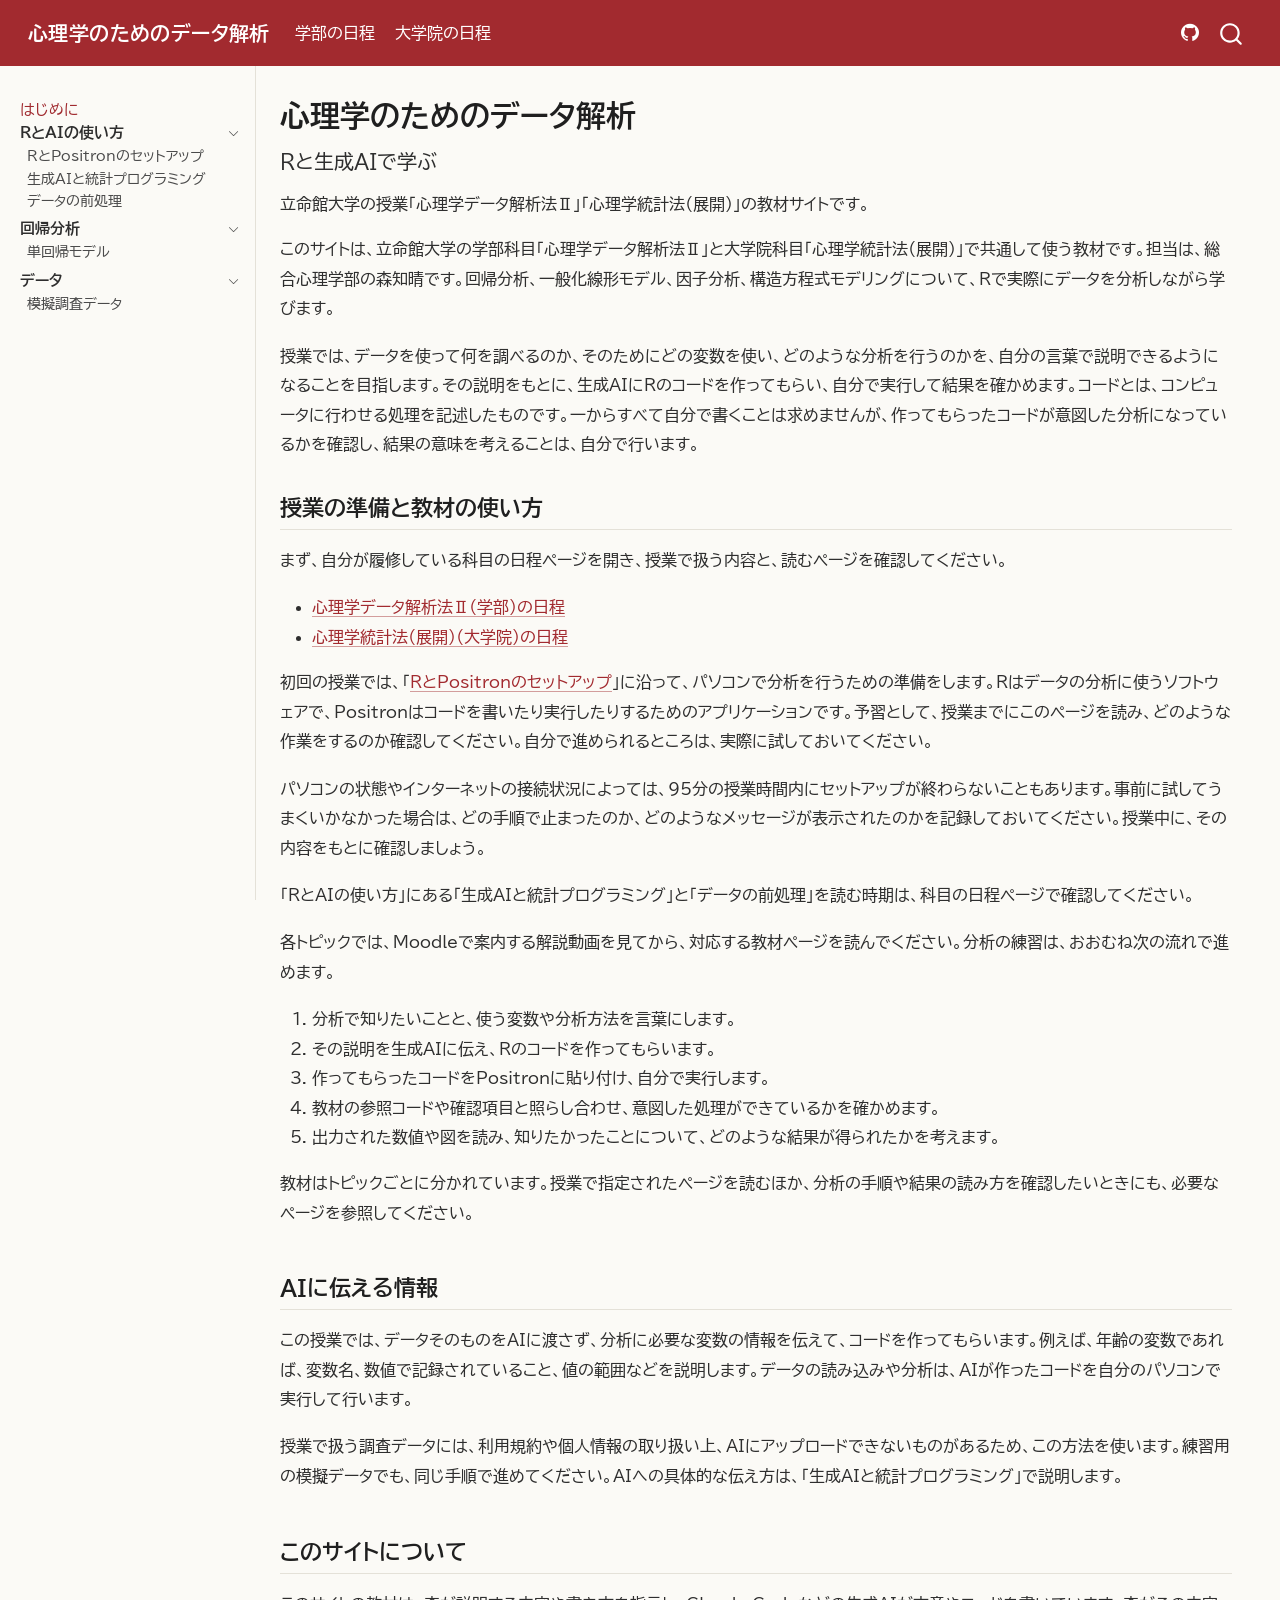
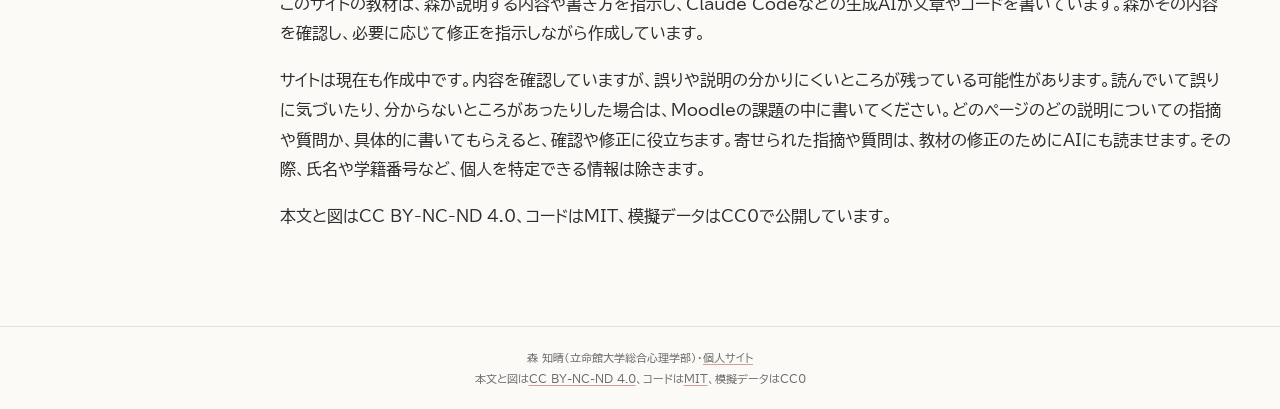
==== index.html @ 89356ec0 "Built site for gh-pages" ====
<!DOCTYPE html>
<html xmlns="http://www.w3.org/1999/xhtml" lang="ja" xml:lang="ja"><head>

<meta charset="utf-8">
<meta name="generator" content="quarto-1.10.19">

<meta name="viewport" content="width=device-width, initial-scale=1.0, user-scalable=yes">

<meta name="description" content="立命館大学の授業「心理学データ解析法Ⅱ」「心理学統計法（展開）」の教材サイトです。">

<title>心理学のためのデータ解析</title>
<style>
/* Default styles provided by pandoc.
** See https://pandoc.org/MANUAL.html#variables-for-html for config info.
*/
span.smallcaps{font-variant: small-caps;}
div.columns{display: flex; gap: 1.5em;}
div.column{flex: auto;}
@media screen {
div.columns{gap: min(4vw, 1.5em);}
div.column{overflow-x: auto;}
}
div.hanging-indent{margin-left: 1.5em; text-indent: -1.5em;}
ul.task-list{list-style: none;}
ul.task-list li input[type="checkbox"] {
  width: 0.8em;
  margin: 0 0.8em 0.2em -1em; /* quarto-specific, see https://github.com/quarto-dev/quarto-cli/issues/4556 */ 
  vertical-align: middle;
}
</style>


<script src="site_libs/quarto-nav/quarto-nav.js"></script>
<script src="site_libs/quarto-nav/headroom.min.js"></script>
<script src="site_libs/clipboard/clipboard.min.js"></script>
<script src="site_libs/quarto-search/autocomplete.umd.js"></script>
<script src="site_libs/quarto-search/fuse.min.js"></script>
<script src="site_libs/quarto-search/quarto-search.js"></script>
<meta name="quarto:offset" content="./">
<link href="./favicon.svg" rel="icon" type="image/svg+xml">
<script src="site_libs/quarto-html/quarto.js" type="module"></script>
<script src="site_libs/quarto-html/tabsets/tabsets.js" type="module"></script>
<script src="site_libs/quarto-html/popper.min.js"></script>
<script src="site_libs/quarto-html/tippy.umd.min.js"></script>
<script src="site_libs/quarto-html/anchor.min.js"></script>
<link href="site_libs/quarto-html/tippy.css" rel="stylesheet">
<link href="site_libs/quarto-html/quarto-syntax-highlighting-829c66e2d58e3334969a3acf65b19c8e.css" rel="stylesheet" id="quarto-text-highlighting-styles">
<script src="site_libs/bootstrap/bootstrap.min.js"></script>
<link href="site_libs/bootstrap/bootstrap-icons.css" rel="stylesheet">
<link href="site_libs/bootstrap/bootstrap-a3ca8784952d64c25a62024fbd29bae1.min.css" rel="stylesheet" append-hash="true" id="quarto-bootstrap" data-mode="light">
<script id="quarto-search-options" type="application/json">{
  "location": "navbar",
  "copy-button": false,
  "collapse-after": 3,
  "panel-placement": "end",
  "type": "overlay",
  "limit": 50,
  "keyboard-shortcut": [
    "f",
    "/",
    "s"
  ],
  "language": {
    "search-no-results-text": "一致なし",
    "search-matching-documents-text": "一致した文書",
    "search-copy-link-title": "検索へのリンクをコピー",
    "search-hide-matches-text": "追加の検索結果を非表示",
    "search-more-match-text": "追加の検索結果",
    "search-more-matches-text": "追加の検索結果",
    "search-clear-button-title": "消去",
    "search-text-placeholder": "",
    "search-detached-cancel-button-title": "取消",
    "search-submit-button-title": "検索",
    "search-label": "サーチ"
  }
}</script>
<link rel="preconnect" href="https://fonts.googleapis.com">
<link rel="preconnect" href="https://fonts.gstatic.com" crossorigin="">
<link href="https://fonts.googleapis.com/css2?family=BIZ+UDPGothic:wght@400;700&amp;family=BIZ+UDGothic:wght@400;700&amp;family=Source+Code+Pro:wght@400;600&amp;display=swap" rel="stylesheet">
<script>
  // 印刷時に、畳んである参照コードを開いた状態にする
  window.addEventListener("beforeprint", function () {
    document.querySelectorAll("details").forEach(function (d) { d.open = true; });
  });
</script>


<meta property="og:title" content="心理学のためのデータ解析">
<meta property="og:description" content="立命館大学の授業「心理学データ解析法Ⅱ」「心理学統計法（展開）」の教材サイトです。">
<meta property="og:site_name" content="心理学のためのデータ解析">
</head>

<body class="nav-sidebar docked nav-fixed fullcontent quarto-light">

<div id="quarto-search-results"></div>
  <header id="quarto-header" class="headroom fixed-top">
    <nav class="navbar navbar-expand-lg " data-bs-theme="dark">
      <div class="navbar-container container-fluid">
      <div class="navbar-brand-container mx-auto">
    <a class="navbar-brand" href="./index.html">
    <span class="navbar-title">心理学のためのデータ解析</span>
    </a>
  </div>
            <div id="quarto-search" class="" title="サーチ"></div>
          <button class="navbar-toggler" type="button" data-bs-toggle="collapse" data-bs-target="#navbarCollapse" aria-controls="navbarCollapse" role="menu" aria-expanded="false" aria-label="ナビゲーションを切り替える" onclick="if (window.quartoToggleHeadroom) { window.quartoToggleHeadroom(); }">
  <span class="navbar-toggler-icon"></span>
</button>
          <div class="collapse navbar-collapse" id="navbarCollapse">
            <ul class="navbar-nav navbar-nav-scroll me-auto">
  <li class="nav-item">
    <a class="nav-link" href="./courses/undergraduate-schedule.html"> 
<span class="menu-text">学部の日程</span></a>
  </li>  
  <li class="nav-item">
    <a class="nav-link" href="./courses/graduate-schedule.html"> 
<span class="menu-text">大学院の日程</span></a>
  </li>  
</ul>
            <ul class="navbar-nav navbar-nav-scroll ms-auto">
  <li class="nav-item compact">
    <a class="nav-link" href="https://github.com/tomoecon/psych-data-analysis"> <i class="bi bi-github" role="img" aria-label="GitHub">
</i> 
<span class="menu-text"></span></a>
  </li>  
</ul>
          </div> <!-- /navcollapse -->
            <div class="quarto-navbar-tools">
</div>
      </div> <!-- /container-fluid -->
    </nav>
  <nav class="quarto-secondary-nav">
    <div class="container-fluid d-flex">
      <button type="button" class="quarto-btn-toggle btn" data-bs-toggle="collapse" role="button" data-bs-target=".quarto-sidebar-collapse-item" aria-controls="quarto-sidebar" aria-expanded="false" aria-label="サイドバーを切り替える" onclick="if (window.quartoToggleHeadroom) { window.quartoToggleHeadroom(); }">
        <i class="bi bi-layout-text-sidebar-reverse"></i>
      </button>
        <nav class="quarto-page-breadcrumbs" aria-label="breadcrumb"><ol class="breadcrumb"><li class="breadcrumb-item"><a href="./index.html">はじめに</a></li></ol></nav>
        <a class="flex-grow-1" role="navigation" data-bs-toggle="collapse" data-bs-target=".quarto-sidebar-collapse-item" aria-controls="quarto-sidebar" aria-expanded="false" aria-label="サイドバーを切り替える" onclick="if (window.quartoToggleHeadroom) { window.quartoToggleHeadroom(); }">      
        </a>
    </div>
  </nav>
</header>
<!-- content -->
<div id="quarto-content" class="quarto-container page-columns page-rows-contents page-layout-article page-navbar">
<!-- sidebar -->
  <nav id="quarto-sidebar" class="sidebar collapse collapse-horizontal quarto-sidebar-collapse-item sidebar-navigation docked overflow-auto">
    <div class="sidebar-menu-container"> 
    <ul class="list-unstyled mt-1">
        <li class="sidebar-item">
  <div class="sidebar-item-container"> 
  <a href="./index.html" class="sidebar-item-text sidebar-link active">
 <span class="menu-text">はじめに</span></a>
  </div>
</li>
        <li class="sidebar-item sidebar-item-section">
      <div class="sidebar-item-container"> 
            <a class="sidebar-item-text sidebar-link text-start" data-bs-toggle="collapse" data-bs-target="#quarto-sidebar-section-1" role="navigation" aria-expanded="true">
 <span class="menu-text">RとAIの使い方</span></a>
          <a class="sidebar-item-toggle text-start" data-bs-toggle="collapse" data-bs-target="#quarto-sidebar-section-1" role="navigation" aria-expanded="true" aria-label="セクションを切り替え">
            <i class="bi bi-chevron-right ms-2"></i>
          </a> 
      </div>
      <ul id="quarto-sidebar-section-1" class="collapse list-unstyled sidebar-section depth1 show">  
          <li class="sidebar-item">
  <div class="sidebar-item-container"> 
  <a href="./start/positron-setup.html" class="sidebar-item-text sidebar-link">
 <span class="menu-text">RとPositronのセットアップ</span></a>
  </div>
</li>
          <li class="sidebar-item">
  <div class="sidebar-item-container"> 
  <a href="./start/generative-ai.html" class="sidebar-item-text sidebar-link">
 <span class="menu-text">生成AIと統計プログラミング</span></a>
  </div>
</li>
          <li class="sidebar-item">
  <div class="sidebar-item-container"> 
  <a href="./start/data-preprocessing.html" class="sidebar-item-text sidebar-link">
 <span class="menu-text">データの前処理</span></a>
  </div>
</li>
      </ul>
  </li>
        <li class="sidebar-item sidebar-item-section">
      <div class="sidebar-item-container"> 
            <a class="sidebar-item-text sidebar-link text-start" data-bs-toggle="collapse" data-bs-target="#quarto-sidebar-section-2" role="navigation" aria-expanded="true">
 <span class="menu-text">回帰分析</span></a>
          <a class="sidebar-item-toggle text-start" data-bs-toggle="collapse" data-bs-target="#quarto-sidebar-section-2" role="navigation" aria-expanded="true" aria-label="セクションを切り替え">
            <i class="bi bi-chevron-right ms-2"></i>
          </a> 
      </div>
      <ul id="quarto-sidebar-section-2" class="collapse list-unstyled sidebar-section depth1 show">  
          <li class="sidebar-item">
  <div class="sidebar-item-container"> 
  <a href="./regression/simple-regression.html" class="sidebar-item-text sidebar-link">
 <span class="menu-text">単回帰モデル</span></a>
  </div>
</li>
      </ul>
  </li>
        <li class="sidebar-item sidebar-item-section">
      <div class="sidebar-item-container"> 
            <a class="sidebar-item-text sidebar-link text-start" data-bs-toggle="collapse" data-bs-target="#quarto-sidebar-section-3" role="navigation" aria-expanded="true">
 <span class="menu-text">一般化線形モデル</span></a>
          <a class="sidebar-item-toggle text-start" data-bs-toggle="collapse" data-bs-target="#quarto-sidebar-section-3" role="navigation" aria-expanded="true" aria-label="セクションを切り替え">
            <i class="bi bi-chevron-right ms-2"></i>
          </a> 
      </div>
      <ul id="quarto-sidebar-section-3" class="collapse list-unstyled sidebar-section depth1 show">  
      </ul>
  </li>
        <li class="sidebar-item sidebar-item-section">
      <div class="sidebar-item-container"> 
            <a class="sidebar-item-text sidebar-link text-start" data-bs-toggle="collapse" data-bs-target="#quarto-sidebar-section-4" role="navigation" aria-expanded="true">
 <span class="menu-text">因子分析</span></a>
          <a class="sidebar-item-toggle text-start" data-bs-toggle="collapse" data-bs-target="#quarto-sidebar-section-4" role="navigation" aria-expanded="true" aria-label="セクションを切り替え">
            <i class="bi bi-chevron-right ms-2"></i>
          </a> 
      </div>
      <ul id="quarto-sidebar-section-4" class="collapse list-unstyled sidebar-section depth1 show">  
      </ul>
  </li>
        <li class="sidebar-item sidebar-item-section">
      <div class="sidebar-item-container"> 
            <a class="sidebar-item-text sidebar-link text-start" data-bs-toggle="collapse" data-bs-target="#quarto-sidebar-section-5" role="navigation" aria-expanded="true">
 <span class="menu-text">構造方程式モデリング</span></a>
          <a class="sidebar-item-toggle text-start" data-bs-toggle="collapse" data-bs-target="#quarto-sidebar-section-5" role="navigation" aria-expanded="true" aria-label="セクションを切り替え">
            <i class="bi bi-chevron-right ms-2"></i>
          </a> 
      </div>
      <ul id="quarto-sidebar-section-5" class="collapse list-unstyled sidebar-section depth1 show">  
      </ul>
  </li>
        <li class="sidebar-item sidebar-item-section">
      <div class="sidebar-item-container"> 
            <a class="sidebar-item-text sidebar-link text-start" data-bs-toggle="collapse" data-bs-target="#quarto-sidebar-section-6" role="navigation" aria-expanded="true">
 <span class="menu-text">発展</span></a>
          <a class="sidebar-item-toggle text-start" data-bs-toggle="collapse" data-bs-target="#quarto-sidebar-section-6" role="navigation" aria-expanded="true" aria-label="セクションを切り替え">
            <i class="bi bi-chevron-right ms-2"></i>
          </a> 
      </div>
      <ul id="quarto-sidebar-section-6" class="collapse list-unstyled sidebar-section depth1 show">  
      </ul>
  </li>
        <li class="sidebar-item sidebar-item-section">
      <div class="sidebar-item-container"> 
            <a class="sidebar-item-text sidebar-link text-start" data-bs-toggle="collapse" data-bs-target="#quarto-sidebar-section-7" role="navigation" aria-expanded="true">
 <span class="menu-text">データ</span></a>
          <a class="sidebar-item-toggle text-start" data-bs-toggle="collapse" data-bs-target="#quarto-sidebar-section-7" role="navigation" aria-expanded="true" aria-label="セクションを切り替え">
            <i class="bi bi-chevron-right ms-2"></i>
          </a> 
      </div>
      <ul id="quarto-sidebar-section-7" class="collapse list-unstyled sidebar-section depth1 show">  
          <li class="sidebar-item">
  <div class="sidebar-item-container"> 
  <a href="./data/mock-survey.html" class="sidebar-item-text sidebar-link">
 <span class="menu-text">模擬調査データ</span></a>
  </div>
</li>
      </ul>
  </li>
    </ul>
    </div>
</nav>
<div id="quarto-sidebar-glass" class="quarto-sidebar-collapse-item" data-bs-toggle="collapse" data-bs-target=".quarto-sidebar-collapse-item"></div>
<!-- margin-sidebar -->
    
<!-- main -->
<main class="content" id="quarto-document-content">

<header id="title-block-header" class="quarto-title-block default">
<div class="quarto-title">
<h1 class="title">心理学のためのデータ解析</h1>
<p class="subtitle lead">Rと生成AIで学ぶ</p>
</div>

<div>
  <div class="description">
    立命館大学の授業「心理学データ解析法Ⅱ」「心理学統計法（展開）」の教材サイトです。
  </div>
</div>


<div class="quarto-title-meta">

    
  
    <div>
    <div class="quarto-title-meta-heading">最終更新</div>
    <div class="quarto-title-meta-contents">
      <p class="date-modified">2026-09-25</p>
    </div>
  </div>
    
  </div>
  


</header>


<p>このサイトは、立命館大学の学部科目「心理学データ解析法Ⅱ」と大学院科目「心理学統計法（展開）」で共通して使う教材です。担当は、総合心理学部の森知晴です。回帰分析、一般化線形モデル、因子分析、構造方程式モデリングについて、Rで実際にデータを分析しながら学びます。</p>
<p>授業では、データを使って何を調べるのか、そのためにどの変数を使い、どのような分析を行うのかを、自分の言葉で説明できるようになることを目指します。その説明をもとに、生成AIにRのコードを作ってもらい、自分で実行して結果を確かめます。コードとは、コンピュータに行わせる処理を記述したものです。一からすべて自分で書くことは求めませんが、作ってもらったコードが意図した分析になっているかを確認し、結果の意味を考えることは、自分で行います。</p>
<section id="授業の準備と教材の使い方" class="level2">
<h2 class="anchored" data-anchor-id="授業の準備と教材の使い方">授業の準備と教材の使い方</h2>
<p>まず、自分が履修している科目の日程ページを開き、授業で扱う内容と、読むページを確認してください。</p>
<ul>
<li><a href="./courses/undergraduate-schedule.html">心理学データ解析法Ⅱ（学部）の日程</a></li>
<li><a href="./courses/graduate-schedule.html">心理学統計法（展開）（大学院）の日程</a></li>
</ul>
<p>初回の授業では、「<a href="./start/positron-setup.html">RとPositronのセットアップ</a>」に沿って、パソコンで分析を行うための準備をします。Rはデータの分析に使うソフトウェアで、Positronはコードを書いたり実行したりするためのアプリケーションです。予習として、授業までにこのページを読み、どのような作業をするのか確認してください。自分で進められるところは、実際に試しておいてください。</p>
<p>パソコンの状態やインターネットの接続状況によっては、95分の授業時間内にセットアップが終わらないこともあります。事前に試してうまくいかなかった場合は、どの手順で止まったのか、どのようなメッセージが表示されたのかを記録しておいてください。授業中に、その内容をもとに確認しましょう。</p>
<p>「RとAIの使い方」にある「生成AIと統計プログラミング」と「データの前処理」を読む時期は、科目の日程ページで確認してください。</p>
<p>各トピックでは、Moodleで案内する解説動画を見てから、対応する教材ページを読んでください。分析の練習は、おおむね次の流れで進めます。</p>
<ol type="1">
<li>分析で知りたいことと、使う変数や分析方法を言葉にします。</li>
<li>その説明を生成AIに伝え、Rのコードを作ってもらいます。</li>
<li>作ってもらったコードをPositronに貼り付け、自分で実行します。</li>
<li>教材の参照コードや確認項目と照らし合わせ、意図した処理ができているかを確かめます。</li>
<li>出力された数値や図を読み、知りたかったことについて、どのような結果が得られたかを考えます。</li>
</ol>
<p>教材はトピックごとに分かれています。授業で指定されたページを読むほか、分析の手順や結果の読み方を確認したいときにも、必要なページを参照してください。</p>
</section>
<section id="aiに伝える情報" class="level2">
<h2 class="anchored" data-anchor-id="aiに伝える情報">AIに伝える情報</h2>
<p>この授業では、データそのものをAIに渡さず、分析に必要な変数の情報を伝えて、コードを作ってもらいます。例えば、年齢の変数であれば、変数名、数値で記録されていること、値の範囲などを説明します。データの読み込みや分析は、AIが作ったコードを自分のパソコンで実行して行います。</p>
<p>授業で扱う調査データには、利用規約や個人情報の取り扱い上、AIにアップロードできないものがあるため、この方法を使います。練習用の模擬データでも、同じ手順で進めてください。AIへの具体的な伝え方は、「生成AIと統計プログラミング」で説明します。</p>
</section>
<section id="このサイトについて" class="level2">
<h2 class="anchored" data-anchor-id="このサイトについて">このサイトについて</h2>
<p>このサイトの教材は、森が説明する内容や書き方を指示し、Claude Codeなどの生成AIが文章やコードを書いています。森がその内容を確認し、必要に応じて修正を指示しながら作成しています。</p>
<p>サイトは現在も作成中です。内容を確認していますが、誤りや説明の分かりにくいところが残っている可能性があります。読んでいて誤りに気づいたり、分からないところがあったりした場合は、Moodleの課題の中に書いてください。どのページのどの説明についての指摘や質問か、具体的に書いてもらえると、確認や修正に役立ちます。寄せられた指摘や質問は、教材の修正のためにAIにも読ませます。その際、氏名や学籍番号など、個人を特定できる情報は除きます。</p>
<p>本文と図はCC BY-NC-ND 4.0、コードはMIT、模擬データはCC0で公開しています。</p>


</section>

</main> <!-- /main -->
<script id="quarto-html-after-body" type="application/javascript">
  window.document.addEventListener("DOMContentLoaded", function (event) {
    const icon = "";
    const anchorJS = new window.AnchorJS();
    anchorJS.options = {
      placement: 'right',
      icon: icon
    };
    anchorJS.add('.anchored');
    const isCodeAnnotation = (el) => {
      for (const clz of el.classList) {
        if (clz.startsWith('code-annotation-')) {                     
          return true;
        }
      }
      return false;
    }
    const onCopySuccess = function(e) {
      // button target
      const button = e.trigger;
      // don't keep focus
      button.blur();
      // flash "checked"
      button.classList.add('code-copy-button-checked');
      var currentTitle = button.getAttribute("title");
      button.setAttribute("title", "コピーしました");
      let tooltip;
      if (window.bootstrap) {
        button.setAttribute("data-bs-toggle", "tooltip");
        button.setAttribute("data-bs-placement", "left");
        button.setAttribute("data-bs-title", "コピーしました");
        tooltip = new bootstrap.Tooltip(button, 
          { trigger: "manual", 
            customClass: "code-copy-button-tooltip",
            offset: [0, -8]});
        tooltip.show();    
      }
      setTimeout(function() {
        if (tooltip) {
          tooltip.hide();
          button.removeAttribute("data-bs-title");
          button.removeAttribute("data-bs-toggle");
          button.removeAttribute("data-bs-placement");
        }
        button.setAttribute("title", currentTitle);
        button.classList.remove('code-copy-button-checked');
      }, 1000);
      // clear code selection
      e.clearSelection();
    }
    const getTextToCopy = function(trigger) {
      const outerScaffold = trigger.parentElement.cloneNode(true);
      const codeEl = outerScaffold.querySelector('code');
      for (const childEl of codeEl.children) {
        if (isCodeAnnotation(childEl)) {
          childEl.remove();
        }
      }
      return codeEl.innerText;
    }
    const clipboard = new window.ClipboardJS('.code-copy-button:not([data-in-quarto-modal])', {
      text: getTextToCopy
    });
    clipboard.on('success', onCopySuccess);
    if (window.document.getElementById('quarto-embedded-source-code-modal')) {
      const clipboardModal = new window.ClipboardJS('.code-copy-button[data-in-quarto-modal]', {
        text: getTextToCopy,
        container: window.document.getElementById('quarto-embedded-source-code-modal')
      });
      clipboardModal.on('success', onCopySuccess);
    }
      var localhostRegex = new RegExp(/^(?:http|https):\/\/localhost\:?[0-9]*\//);
      var mailtoRegex = new RegExp(/^mailto:/);
        var filterRegex = new RegExp("https:\/\/tomoecon\.github\.io\/psych-data-analysis\/");
      var isInternal = (href) => {
          return filterRegex.test(href) || localhostRegex.test(href) || mailtoRegex.test(href);
      }
      // Inspect non-navigation links and adorn them if external
     var links = window.document.querySelectorAll('a[href]:not(.nav-link):not(.navbar-brand):not(.toc-action):not(.sidebar-link):not(.sidebar-item-toggle):not(.pagination-link):not(.no-external):not([aria-hidden]):not(.dropdown-item):not(.quarto-navigation-tool):not(.about-link)');
      for (var i=0; i<links.length; i++) {
        const link = links[i];
        if (!isInternal(link.href)) {
          // undo the damage that might have been done by quarto-nav.js in the case of
          // links that we want to consider external
          if (link.dataset.originalHref !== undefined) {
            link.href = link.dataset.originalHref;
          }
        }
      }
    function tippyHover(el, contentFn, onTriggerFn, onUntriggerFn) {
      const config = {
        allowHTML: true,
        maxWidth: 500,
        delay: 100,
        arrow: false,
        appendTo: function(el) {
            return el.parentElement;
        },
        interactive: true,
        interactiveBorder: 10,
        theme: 'quarto',
        placement: 'bottom-start',
      };
      if (contentFn) {
        config.content = contentFn;
      }
      if (onTriggerFn) {
        config.onTrigger = onTriggerFn;
      }
      if (onUntriggerFn) {
        config.onUntrigger = onUntriggerFn;
      }
      window.tippy(el, config); 
    }
    const noterefs = window.document.querySelectorAll('a[role="doc-noteref"]');
    for (var i=0; i<noterefs.length; i++) {
      const ref = noterefs[i];
      tippyHover(ref, function() {
        // use id or data attribute instead here
        let href = ref.getAttribute('data-footnote-href') || ref.getAttribute('href');
        try { href = new URL(href).hash; } catch {}
        const id = href.replace(/^#\/?/, "");
        const note = window.document.getElementById(id);
        if (note) {
          return note.innerHTML;
        } else {
          return "";
        }
      });
    }
    const xrefs = window.document.querySelectorAll('a.quarto-xref');
    const processXRef = (id, note) => {
      // Strip column container classes
      const stripColumnClz = (el) => {
        el.classList.remove("page-full", "page-columns");
        if (el.children) {
          for (const child of el.children) {
            stripColumnClz(child);
          }
        }
      }
      stripColumnClz(note)
      if (id === null || id.startsWith('sec-')) {
        // Special case sections, only their first couple elements
        const container = document.createElement("div");
        if (note.children && note.children.length > 2) {
          container.appendChild(note.children[0].cloneNode(true));
          for (let i = 1; i < note.children.length; i++) {
            const child = note.children[i];
            if (child.tagName === "P" && child.innerText === "") {
              continue;
            } else {
              container.appendChild(child.cloneNode(true));
              break;
            }
          }
          if (window.Quarto?.typesetMath) {
            window.Quarto.typesetMath(container);
          }
          return container.innerHTML
        } else {
          if (window.Quarto?.typesetMath) {
            window.Quarto.typesetMath(note);
          }
          return note.innerHTML;
        }
      } else {
        // Remove any anchor links if they are present
        const anchorLink = note.querySelector('a.anchorjs-link');
        if (anchorLink) {
          anchorLink.remove();
        }
        if (window.Quarto?.typesetMath) {
          window.Quarto.typesetMath(note);
        }
        if (note.classList.contains("callout")) {
          return note.outerHTML;
        } else {
          return note.innerHTML;
        }
      }
    }
    for (var i=0; i<xrefs.length; i++) {
      const xref = xrefs[i];
      tippyHover(xref, undefined, function(instance) {
        instance.disable();
        let url = xref.getAttribute('href');
        let hash = undefined; 
        if (url.startsWith('#')) {
          hash = url;
        } else {
          try { hash = new URL(url).hash; } catch {}
        }
        if (hash) {
          const id = hash.replace(/^#\/?/, "");
          const note = window.document.getElementById(id);
          if (note !== null) {
            try {
              const html = processXRef(id, note.cloneNode(true));
              instance.setContent(html);
            } finally {
              instance.enable();
              instance.show();
            }
          } else {
            // See if we can fetch this
            fetch(url.split('#')[0])
            .then(res => res.text())
            .then(html => {
              const parser = new DOMParser();
              const htmlDoc = parser.parseFromString(html, "text/html");
              const note = htmlDoc.getElementById(id);
              if (note !== null) {
                const html = processXRef(id, note);
                instance.setContent(html);
              } 
            }).finally(() => {
              instance.enable();
              instance.show();
            });
          }
        } else {
          // See if we can fetch a full url (with no hash to target)
          // This is a special case and we should probably do some content thinning / targeting
          fetch(url)
          .then(res => res.text())
          .then(html => {
            const parser = new DOMParser();
            const htmlDoc = parser.parseFromString(html, "text/html");
            const note = htmlDoc.querySelector('main.content');
            if (note !== null) {
              // This should only happen for chapter cross references
              // (since there is no id in the URL)
              // remove the first header
              if (note.children.length > 0 && note.children[0].tagName === "HEADER") {
                note.children[0].remove();
              }
              const html = processXRef(null, note);
              instance.setContent(html);
            } 
          }).finally(() => {
            instance.enable();
            instance.show();
          });
        }
      }, function(instance) {
      });
    }
        let selectedAnnoteEl;
        const selectorForAnnotation = ( cell, annotation) => {
          let cellAttr = 'data-code-cell="' + cell + '"';
          let lineAttr = 'data-code-annotation="' +  annotation + '"';
          const selector = 'span[' + cellAttr + '][' + lineAttr + ']';
          return selector;
        }
        const selectCodeLines = (annoteEl) => {
          const doc = window.document;
          const targetCell = annoteEl.getAttribute("data-target-cell");
          const targetAnnotation = annoteEl.getAttribute("data-target-annotation");
          const annoteSpan = window.document.querySelector(selectorForAnnotation(targetCell, targetAnnotation));
          const lines = annoteSpan.getAttribute("data-code-lines").split(",");
          const lineIds = lines.map((line) => {
            return targetCell + "-" + line;
          })
          let top = null;
          let height = null;
          let parent = null;
          if (lineIds.length > 0) {
              //compute the position of the single el (top and bottom and make a div)
              const el = window.document.getElementById(lineIds[0]);
              top = el.offsetTop;
              height = el.offsetHeight;
              parent = el.parentElement.parentElement;
            if (lineIds.length > 1) {
              const lastEl = window.document.getElementById(lineIds[lineIds.length - 1]);
              const bottom = lastEl.offsetTop + lastEl.offsetHeight;
              height = bottom - top;
            }
            if (top !== null && height !== null && parent !== null) {
              // cook up a div (if necessary) and position it 
              let div = window.document.getElementById("code-annotation-line-highlight");
              if (div === null) {
                div = window.document.createElement("div");
                div.setAttribute("id", "code-annotation-line-highlight");
                div.style.position = 'absolute';
                parent.appendChild(div);
              }
              div.style.top = top - 2 + "px";
              div.style.height = height + 4 + "px";
              div.style.left = 0;
              let gutterDiv = window.document.getElementById("code-annotation-line-highlight-gutter");
              if (gutterDiv === null) {
                gutterDiv = window.document.createElement("div");
                gutterDiv.setAttribute("id", "code-annotation-line-highlight-gutter");
                gutterDiv.style.position = 'absolute';
                const codeCell = window.document.getElementById(targetCell);
                const gutter = codeCell.querySelector('.code-annotation-gutter');
                gutter.appendChild(gutterDiv);
              }
              gutterDiv.style.top = top - 2 + "px";
              gutterDiv.style.height = height + 4 + "px";
            }
            selectedAnnoteEl = annoteEl;
          }
        };
        const unselectCodeLines = () => {
          const elementsIds = ["code-annotation-line-highlight", "code-annotation-line-highlight-gutter"];
          elementsIds.forEach((elId) => {
            const div = window.document.getElementById(elId);
            if (div) {
              div.remove();
            }
          });
          selectedAnnoteEl = undefined;
        };
          // Handle positioning of the toggle
      window.addEventListener(
        "resize",
        throttle(() => {
          elRect = undefined;
          if (selectedAnnoteEl) {
            selectCodeLines(selectedAnnoteEl);
          }
        }, 10)
      );
      function throttle(fn, ms) {
      let throttle = false;
      let timer;
        return (...args) => {
          if(!throttle) { // first call gets through
              fn.apply(this, args);
              throttle = true;
          } else { // all the others get throttled
              if(timer) clearTimeout(timer); // cancel #2
              timer = setTimeout(() => {
                fn.apply(this, args);
                timer = throttle = false;
              }, ms);
          }
        };
      }
        // Attach click handler to the DT
        const annoteDls = window.document.querySelectorAll('dt[data-target-cell]');
        for (const annoteDlNode of annoteDls) {
          annoteDlNode.addEventListener('click', (event) => {
            const clickedEl = event.target;
            if (clickedEl !== selectedAnnoteEl) {
              unselectCodeLines();
              const activeEl = window.document.querySelector('dt[data-target-cell].code-annotation-active');
              if (activeEl) {
                activeEl.classList.remove('code-annotation-active');
              }
              selectCodeLines(clickedEl);
              clickedEl.classList.add('code-annotation-active');
            } else {
              // Unselect the line
              unselectCodeLines();
              clickedEl.classList.remove('code-annotation-active');
            }
          });
        }
    const findCites = (el) => {
      const parentEl = el.parentElement;
      if (parentEl) {
        const cites = parentEl.dataset.cites;
        if (cites) {
          return {
            el,
            cites: cites.split(' ')
          };
        } else {
          return findCites(el.parentElement)
        }
      } else {
        return undefined;
      }
    };
    var bibliorefs = window.document.querySelectorAll('a[role="doc-biblioref"]');
    for (var i=0; i<bibliorefs.length; i++) {
      const ref = bibliorefs[i];
      const citeInfo = findCites(ref);
      if (citeInfo) {
        tippyHover(citeInfo.el, function() {
          var popup = window.document.createElement('div');
          citeInfo.cites.forEach(function(cite) {
            var citeDiv = window.document.createElement('div');
            citeDiv.classList.add('hanging-indent');
            citeDiv.classList.add('csl-entry');
            var biblioDiv = window.document.getElementById('ref-' + cite);
            if (biblioDiv) {
              citeDiv.innerHTML = biblioDiv.innerHTML;
            }
            popup.appendChild(citeDiv);
          });
          return popup.innerHTML;
        });
      }
    }
  });
  </script>
</div> <!-- /content -->
<footer class="footer">
  <div class="nav-footer">
    <div class="nav-footer-left">
      &nbsp;
    </div>   
    <div class="nav-footer-center">
<p>森 知晴（立命館大学総合心理学部）・<a href="https://tomoecon.github.io/personal_website/">個人サイト</a><br> 本文と図は<a href="https://github.com/tomoecon/psych-data-analysis/blob/main/LICENSE">CC BY-NC-ND 4.0</a>、コードは<a href="https://github.com/tomoecon/psych-data-analysis/blob/main/LICENSE-CODE">MIT</a>、模擬データはCC0</p>
</div>
    <div class="nav-footer-right">
      &nbsp;
    </div>
  </div>
</footer>




</body></html>
---- site_libs/quarto-html/tippy.css ----
.tippy-box[data-animation=fade][data-state=hidden]{opacity:0}[data-tippy-root]{max-width:calc(100vw - 10px)}.tippy-box{position:relative;background-color:#333;color:#fff;border-radius:4px;font-size:14px;line-height:1.4;white-space:normal;outline:0;transition-property:transform,visibility,opacity}.tippy-box[data-placement^=top]>.tippy-arrow{bottom:0}.tippy-box[data-placement^=top]>.tippy-arrow:before{bottom:-7px;left:0;border-width:8px 8px 0;border-top-color:initial;transform-origin:center top}.tippy-box[data-placement^=bottom]>.tippy-arrow{top:0}.tippy-box[data-placement^=bottom]>.tippy-arrow:before{top:-7px;left:0;border-width:0 8px 8px;border-bottom-color:initial;transform-origin:center bottom}.tippy-box[data-placement^=left]>.tippy-arrow{right:0}.tippy-box[data-placement^=left]>.tippy-arrow:before{border-width:8px 0 8px 8px;border-left-color:initial;right:-7px;transform-origin:center left}.tippy-box[data-placement^=right]>.tippy-arrow{left:0}.tippy-box[data-placement^=right]>.tippy-arrow:before{left:-7px;border-width:8px 8px 8px 0;border-right-color:initial;transform-origin:center right}.tippy-box[data-inertia][data-state=visible]{transition-timing-function:cubic-bezier(.54,1.5,.38,1.11)}.tippy-arrow{width:16px;height:16px;color:#333}.tippy-arrow:before{content:"";position:absolute;border-color:transparent;border-style:solid}.tippy-content{position:relative;padding:5px 9px;z-index:1}
---- site_libs/quarto-html/quarto-syntax-highlighting-829c66e2d58e3334969a3acf65b19c8e.css ----
/* quarto syntax highlight colors */
:root {
  --quarto-hl-ot-color: #2E2E2E;
  --quarto-hl-at-color: #2E2E2E;
  --quarto-hl-ss-color: #5A7A3A;
  --quarto-hl-an-color: #7A7A7A;
  --quarto-hl-fu-color: #2A5A7A;
  --quarto-hl-st-color: #5A7A3A;
  --quarto-hl-cf-color: #3B4A6B;
  --quarto-hl-op-color: #5E5E5E;
  --quarto-hl-er-color: #7A5A2A;
  --quarto-hl-bn-color: #7A5A2A;
  --quarto-hl-al-color: #7A5A2A;
  --quarto-hl-va-color: #2E2E2E;
  --quarto-hl-bu-color: #2A5A7A;
  --quarto-hl-ex-color: #2A5A7A;
  --quarto-hl-pp-color: #3B4A6B;
  --quarto-hl-in-color: #7A7A7A;
  --quarto-hl-vs-color: #5A7A3A;
  --quarto-hl-wa-color: #7A5A2A;
  --quarto-hl-do-color: #7A7A7A;
  --quarto-hl-im-color: #3B4A6B;
  --quarto-hl-ch-color: #5A7A3A;
  --quarto-hl-dt-color: #3B4A6B;
  --quarto-hl-fl-color: #7A5A2A;
  --quarto-hl-co-color: #7A7A7A;
  --quarto-hl-cv-color: #7A7A7A;
  --quarto-hl-cn-color: #7A5A2A;
  --quarto-hl-sc-color: #5A7A3A;
  --quarto-hl-dv-color: #7A5A2A;
  --quarto-hl-kw-color: #3B4A6B;
  --quarto-hl-re-color: #7A7A7A;
}

/* other quarto variables */
:root {
  --quarto-font-monospace: "Source Code Pro", "BIZ UDGothic", Menlo, Consolas, monospace;
}

/* syntax highlight based on Pandoc's rules */
pre > code.sourceCode > span {
  color: #2E2E2E;
  font-style: inherit;
}

code.sourceCode > span {
  color: #2E2E2E;
  font-style: inherit;
}

div.sourceCode,
div.sourceCode pre.sourceCode {
  color: #2E2E2E;
  font-style: inherit;
}

/* Normal */
code span {
  color: #2E2E2E;
  font-style: inherit;
}

/* Alert */
code span.al {
  color: #7A5A2A;
  font-weight: bold;
  font-style: inherit;
}

/* Annotation */
code span.an {
  color: #7A7A7A;
  font-style: italic;
}

/* Attribute */
code span.at {
  color: #2E2E2E;
  font-style: inherit;
}

/* BaseN */
code span.bn {
  color: #7A5A2A;
  font-style: inherit;
}

/* BuiltIn */
code span.bu {
  color: #2A5A7A;
  font-style: inherit;
}

/* ControlFlow */
code span.cf {
  color: #3B4A6B;
  font-weight: bold;
  font-style: inherit;
}

/* Char */
code span.ch {
  color: #5A7A3A;
  font-style: inherit;
}

/* Constant */
code span.cn {
  color: #7A5A2A;
  font-style: inherit;
}

/* Comment */
code span.co {
  color: #7A7A7A;
  font-style: italic;
}

/* CommentVar */
code span.cv {
  color: #7A7A7A;
  font-style: italic;
}

/* Documentation */
code span.do {
  color: #7A7A7A;
  font-style: italic;
}

/* DataType */
code span.dt {
  color: #3B4A6B;
  font-style: inherit;
}

/* DecVal */
code span.dv {
  color: #7A5A2A;
  font-style: inherit;
}

/* Error */
code span.er {
  color: #7A5A2A;
  font-weight: bold;
  font-style: inherit;
}

/* Extension */
code span.ex {
  color: #2A5A7A;
  font-style: inherit;
}

/* Float */
code span.fl {
  color: #7A5A2A;
  font-style: inherit;
}

/* Function */
code span.fu {
  color: #2A5A7A;
  font-style: inherit;
}

/* Import */
code span.im {
  color: #3B4A6B;
  font-style: inherit;
}

/* Information */
code span.in {
  color: #7A7A7A;
  font-style: italic;
}

/* Keyword */
code span.kw {
  color: #3B4A6B;
  font-weight: bold;
  font-style: inherit;
}

/* Operator */
code span.op {
  color: #5E5E5E;
  font-style: inherit;
}

/* Other */
code span.ot {
  color: #2E2E2E;
  font-style: inherit;
}

/* Preprocessor */
code span.pp {
  color: #3B4A6B;
  font-style: inherit;
}

/* RegionMarker */
code span.re {
  color: #7A7A7A;
  font-style: inherit;
}

/* SpecialChar */
code span.sc {
  color: #5A7A3A;
  font-style: inherit;
}

/* SpecialString */
code span.ss {
  color: #5A7A3A;
  font-style: inherit;
}

/* String */
code span.st {
  color: #5A7A3A;
  font-style: inherit;
}

/* Variable */
code span.va {
  color: #2E2E2E;
  font-style: inherit;
}

/* VerbatimString */
code span.vs {
  color: #5A7A3A;
  font-style: inherit;
}

/* Warning */
code span.wa {
  color: #7A5A2A;
  font-style: italic;
}

.prevent-inlining {
  content: "</";
}

/*# sourceMappingURL=8ac4376e038a829919340cc613dc4713.css.map */
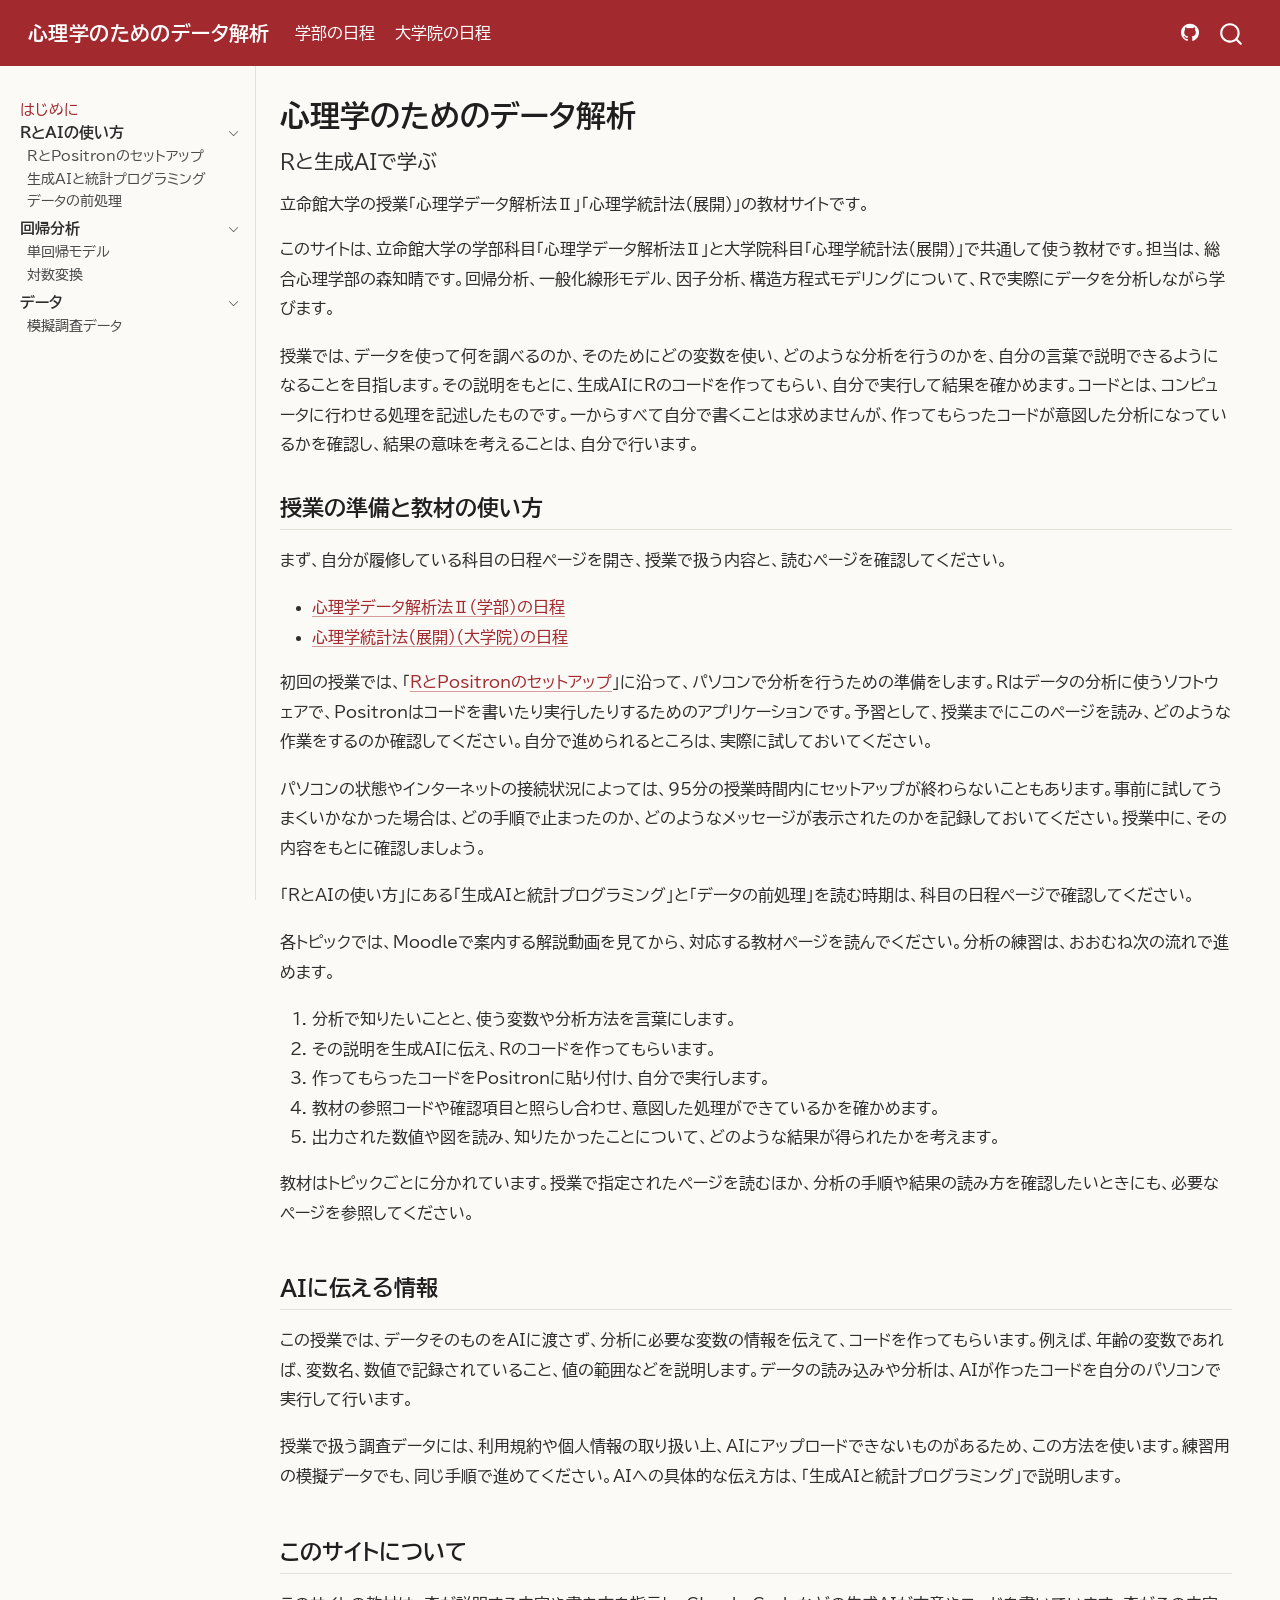
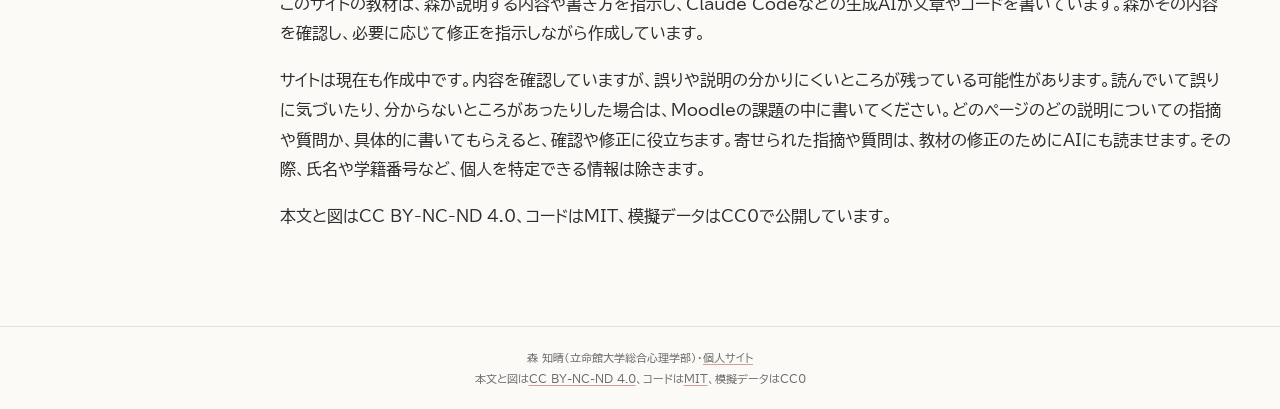
==== commit 900f8e26: "Built site for gh-pages" ====
--- a/index.html
+++ b/index.html
@@ -2,7 +2,7 @@
 <html xmlns="http://www.w3.org/1999/xhtml" lang="ja" xml:lang="ja"><head>
 
 <meta charset="utf-8">
-<meta name="generator" content="quarto-1.10.19">
+<meta name="generator" content="quarto-1.10.18">
 
 <meta name="viewport" content="width=device-width, initial-scale=1.0, user-scalable=yes">
 
@@ -44,7 +44,7 @@
 <script src="site_libs/quarto-html/tippy.umd.min.js"></script>
 <script src="site_libs/quarto-html/anchor.min.js"></script>
 <link href="site_libs/quarto-html/tippy.css" rel="stylesheet">
-<link href="site_libs/quarto-html/quarto-syntax-highlighting-829c66e2d58e3334969a3acf65b19c8e.css" rel="stylesheet" id="quarto-text-highlighting-styles">
+<link href="site_libs/quarto-html/quarto-syntax-highlighting-c0ad7fcb90fe790ba3962a27e7177440.css" rel="stylesheet" id="quarto-text-highlighting-styles">
 <script src="site_libs/bootstrap/bootstrap.min.js"></script>
 <link href="site_libs/bootstrap/bootstrap-icons.css" rel="stylesheet">
 <link href="site_libs/bootstrap/bootstrap-a3ca8784952d64c25a62024fbd29bae1.min.css" rel="stylesheet" append-hash="true" id="quarto-bootstrap" data-mode="light">
@@ -193,6 +193,12 @@
   <div class="sidebar-item-container"> 
   <a href="./regression/simple-regression.html" class="sidebar-item-text sidebar-link">
  <span class="menu-text">単回帰モデル</span></a>
+  </div>
+</li>
+          <li class="sidebar-item">
+  <div class="sidebar-item-container"> 
+  <a href="./regression/log-transform.html" class="sidebar-item-text sidebar-link">
+ <span class="menu-text">対数変換</span></a>
   </div>
 </li>
       </ul>
@@ -287,7 +293,7 @@
     <div>
     <div class="quarto-title-meta-heading">最終更新</div>
     <div class="quarto-title-meta-contents">
-      <p class="date-modified">2026-09-25</p>
+      <p class="date-modified">2026-10-02</p>
     </div>
   </div>
     
--- a/site_libs/quarto-html/quarto-syntax-highlighting-c0ad7fcb90fe790ba3962a27e7177440.css
+++ b/site_libs/quarto-html/quarto-syntax-highlighting-c0ad7fcb90fe790ba3962a27e7177440.css
@@ -0,0 +1,251 @@
+/* quarto syntax highlight colors */
+:root {
+  --quarto-hl-ot-color: #2E2E2E;
+  --quarto-hl-at-color: #2E2E2E;
+  --quarto-hl-ss-color: #5A7A3A;
+  --quarto-hl-an-color: #7A7A7A;
+  --quarto-hl-fu-color: #2A5A7A;
+  --quarto-hl-st-color: #5A7A3A;
+  --quarto-hl-cf-color: #3B4A6B;
+  --quarto-hl-op-color: #5E5E5E;
+  --quarto-hl-er-color: #7A5A2A;
+  --quarto-hl-bn-color: #7A5A2A;
+  --quarto-hl-al-color: #7A5A2A;
+  --quarto-hl-va-color: #2E2E2E;
+  --quarto-hl-bu-color: #2A5A7A;
+  --quarto-hl-ex-color: #2A5A7A;
+  --quarto-hl-pp-color: #3B4A6B;
+  --quarto-hl-in-color: #7A7A7A;
+  --quarto-hl-vs-color: #5A7A3A;
+  --quarto-hl-wa-color: #7A5A2A;
+  --quarto-hl-do-color: #7A7A7A;
+  --quarto-hl-im-color: #3B4A6B;
+  --quarto-hl-ch-color: #5A7A3A;
+  --quarto-hl-dt-color: #3B4A6B;
+  --quarto-hl-fl-color: #7A5A2A;
+  --quarto-hl-co-color: #7A7A7A;
+  --quarto-hl-cv-color: #7A7A7A;
+  --quarto-hl-cn-color: #7A5A2A;
+  --quarto-hl-sc-color: #5A7A3A;
+  --quarto-hl-dv-color: #7A5A2A;
+  --quarto-hl-kw-color: #3B4A6B;
+  --quarto-hl-re-color: #7A7A7A;
+}
+
+/* other quarto variables */
+:root {
+  --quarto-font-monospace: "Source Code Pro", "BIZ UDGothic", Menlo, Consolas, monospace;
+}
+
+/* syntax highlight based on Pandoc's rules */
+pre > code.sourceCode > span {
+  color: #2E2E2E;
+  font-style: inherit;
+}
+
+code.sourceCode > span {
+  color: #2E2E2E;
+  font-style: inherit;
+}
+
+div.sourceCode,
+div.sourceCode pre.sourceCode {
+  color: #2E2E2E;
+  font-style: inherit;
+}
+
+/* Normal */
+code span {
+  color: #2E2E2E;
+  font-style: inherit;
+}
+
+/* Alert */
+code span.al {
+  color: #7A5A2A;
+  font-weight: bold;
+  font-style: inherit;
+}
+
+/* Annotation */
+code span.an {
+  color: #7A7A7A;
+  font-style: italic;
+}
+
+/* Attribute */
+code span.at {
+  color: #2E2E2E;
+  font-style: inherit;
+}
+
+/* BaseN */
+code span.bn {
+  color: #7A5A2A;
+  font-style: inherit;
+}
+
+/* BuiltIn */
+code span.bu {
+  color: #2A5A7A;
+  font-style: inherit;
+}
+
+/* ControlFlow */
+code span.cf {
+  color: #3B4A6B;
+  font-weight: bold;
+  font-style: inherit;
+}
+
+/* Char */
+code span.ch {
+  color: #5A7A3A;
+  font-style: inherit;
+}
+
+/* Constant */
+code span.cn {
+  color: #7A5A2A;
+  font-style: inherit;
+}
+
+/* Comment */
+code span.co {
+  color: #7A7A7A;
+  font-style: italic;
+}
+
+/* CommentVar */
+code span.cv {
+  color: #7A7A7A;
+  font-style: italic;
+}
+
+/* Documentation */
+code span.do {
+  color: #7A7A7A;
+  font-style: italic;
+}
+
+/* DataType */
+code span.dt {
+  color: #3B4A6B;
+  font-style: inherit;
+}
+
+/* DecVal */
+code span.dv {
+  color: #7A5A2A;
+  font-style: inherit;
+}
+
+/* Error */
+code span.er {
+  color: #7A5A2A;
+  font-weight: bold;
+  font-style: inherit;
+}
+
+/* Extension */
+code span.ex {
+  color: #2A5A7A;
+  font-style: inherit;
+}
+
+/* Float */
+code span.fl {
+  color: #7A5A2A;
+  font-style: inherit;
+}
+
+/* Function */
+code span.fu {
+  color: #2A5A7A;
+  font-style: inherit;
+}
+
+/* Import */
+code span.im {
+  color: #3B4A6B;
+  font-style: inherit;
+}
+
+/* Information */
+code span.in {
+  color: #7A7A7A;
+  font-style: italic;
+}
+
+/* Keyword */
+code span.kw {
+  color: #3B4A6B;
+  font-weight: bold;
+  font-style: inherit;
+}
+
+/* Operator */
+code span.op {
+  color: #5E5E5E;
+  font-style: inherit;
+}
+
+/* Other */
+code span.ot {
+  color: #2E2E2E;
+  font-style: inherit;
+}
+
+/* Preprocessor */
+code span.pp {
+  color: #3B4A6B;
+  font-style: inherit;
+}
+
+/* RegionMarker */
+code span.re {
+  color: #7A7A7A;
+  font-style: inherit;
+}
+
+/* SpecialChar */
+code span.sc {
+  color: #5A7A3A;
+  font-style: inherit;
+}
+
+/* SpecialString */
+code span.ss {
+  color: #5A7A3A;
+  font-style: inherit;
+}
+
+/* String */
+code span.st {
+  color: #5A7A3A;
+  font-style: inherit;
+}
+
+/* Variable */
+code span.va {
+  color: #2E2E2E;
+  font-style: inherit;
+}
+
+/* VerbatimString */
+code span.vs {
+  color: #5A7A3A;
+  font-style: inherit;
+}
+
+/* Warning */
+code span.wa {
+  color: #7A5A2A;
+  font-style: italic;
+}
+
+.prevent-inlining {
+  content: "</";
+}
+
+/*# sourceMappingURL=8995a9e70ec19c6a28655b2c4b2e4ca8.css.map */
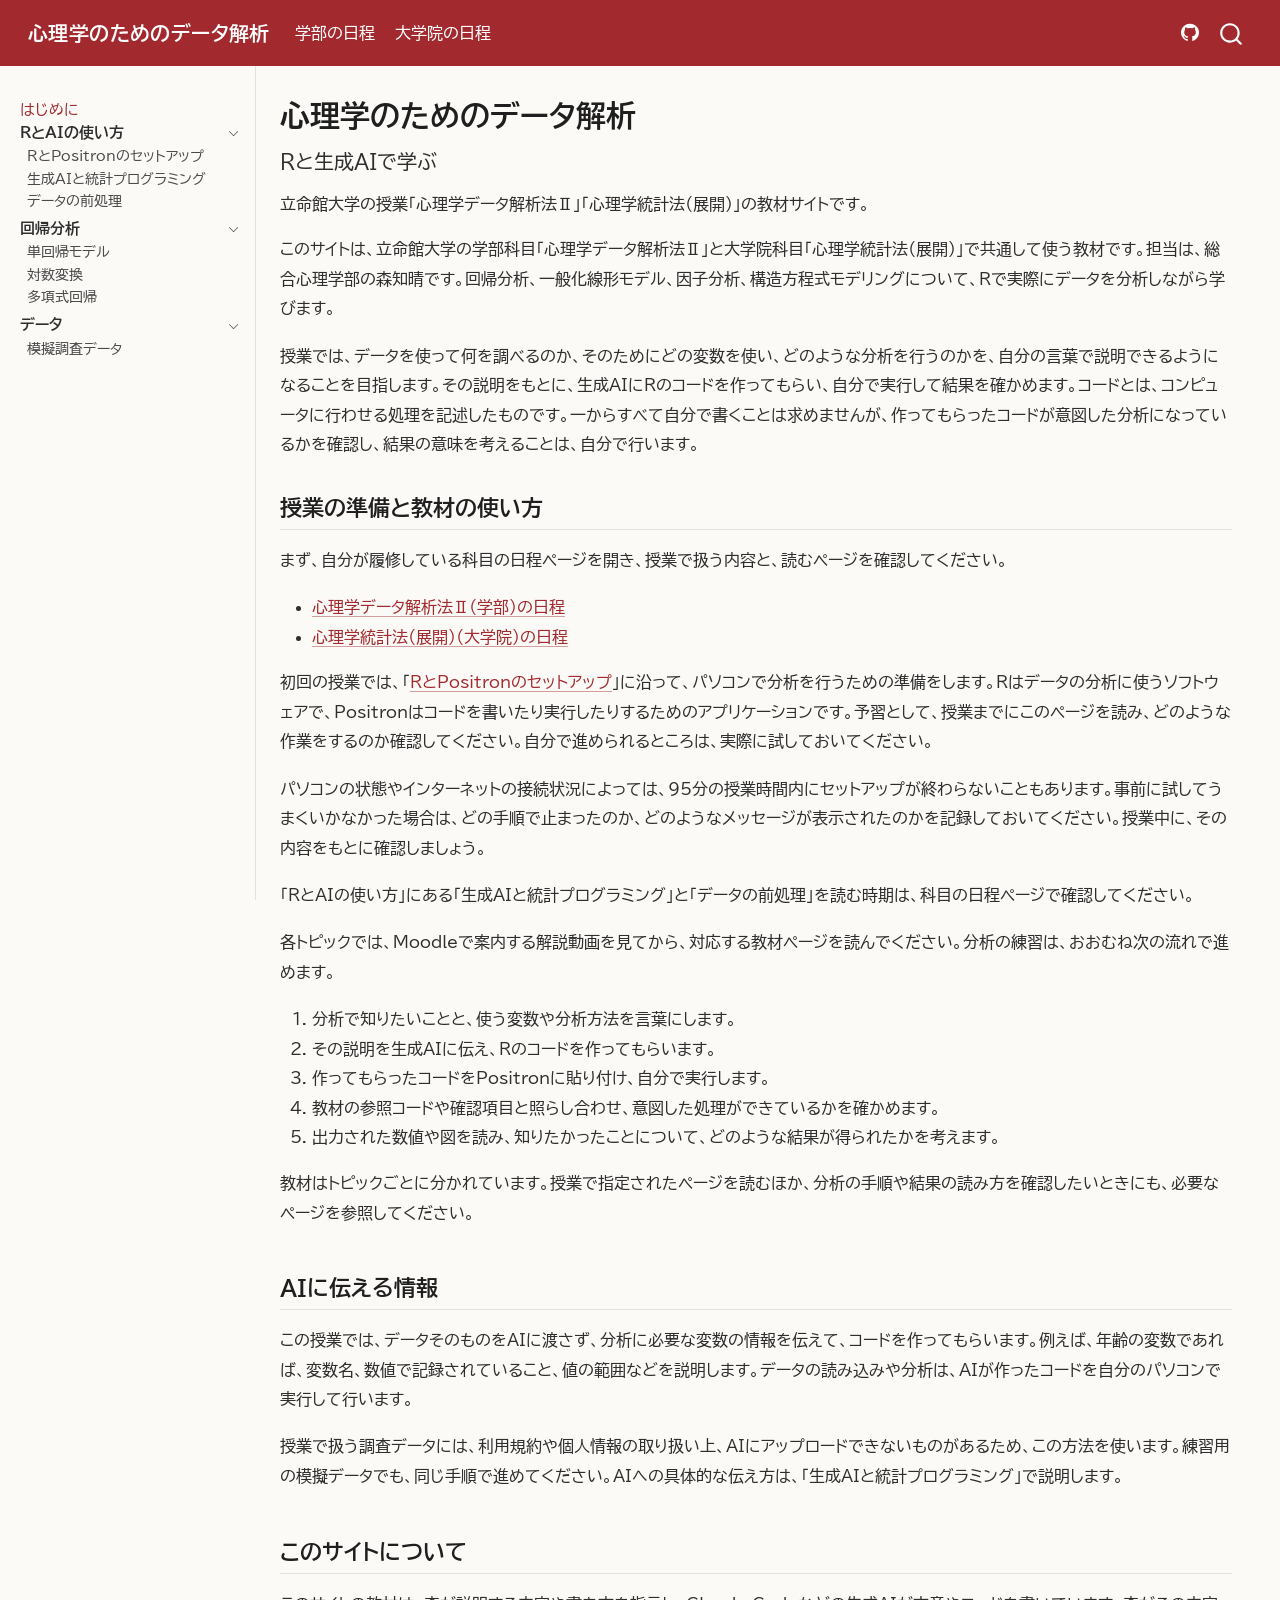
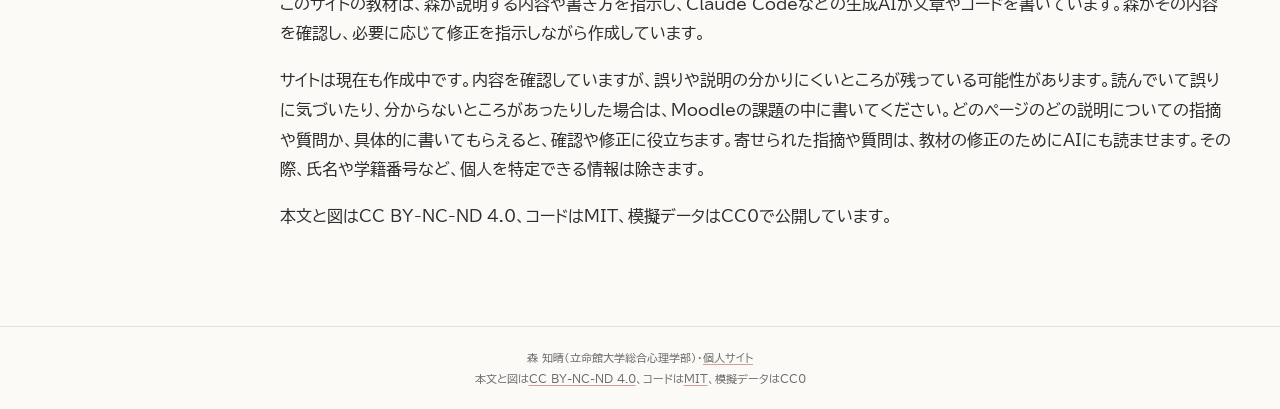
==== commit 3e0ab5af: "Built site for gh-pages" ====
--- a/index.html
+++ b/index.html
@@ -199,6 +199,12 @@
   <div class="sidebar-item-container"> 
   <a href="./regression/log-transform.html" class="sidebar-item-text sidebar-link">
  <span class="menu-text">対数変換</span></a>
+  </div>
+</li>
+          <li class="sidebar-item">
+  <div class="sidebar-item-container"> 
+  <a href="./regression/polynomial-regression.html" class="sidebar-item-text sidebar-link">
+ <span class="menu-text">多項式回帰</span></a>
   </div>
 </li>
       </ul>
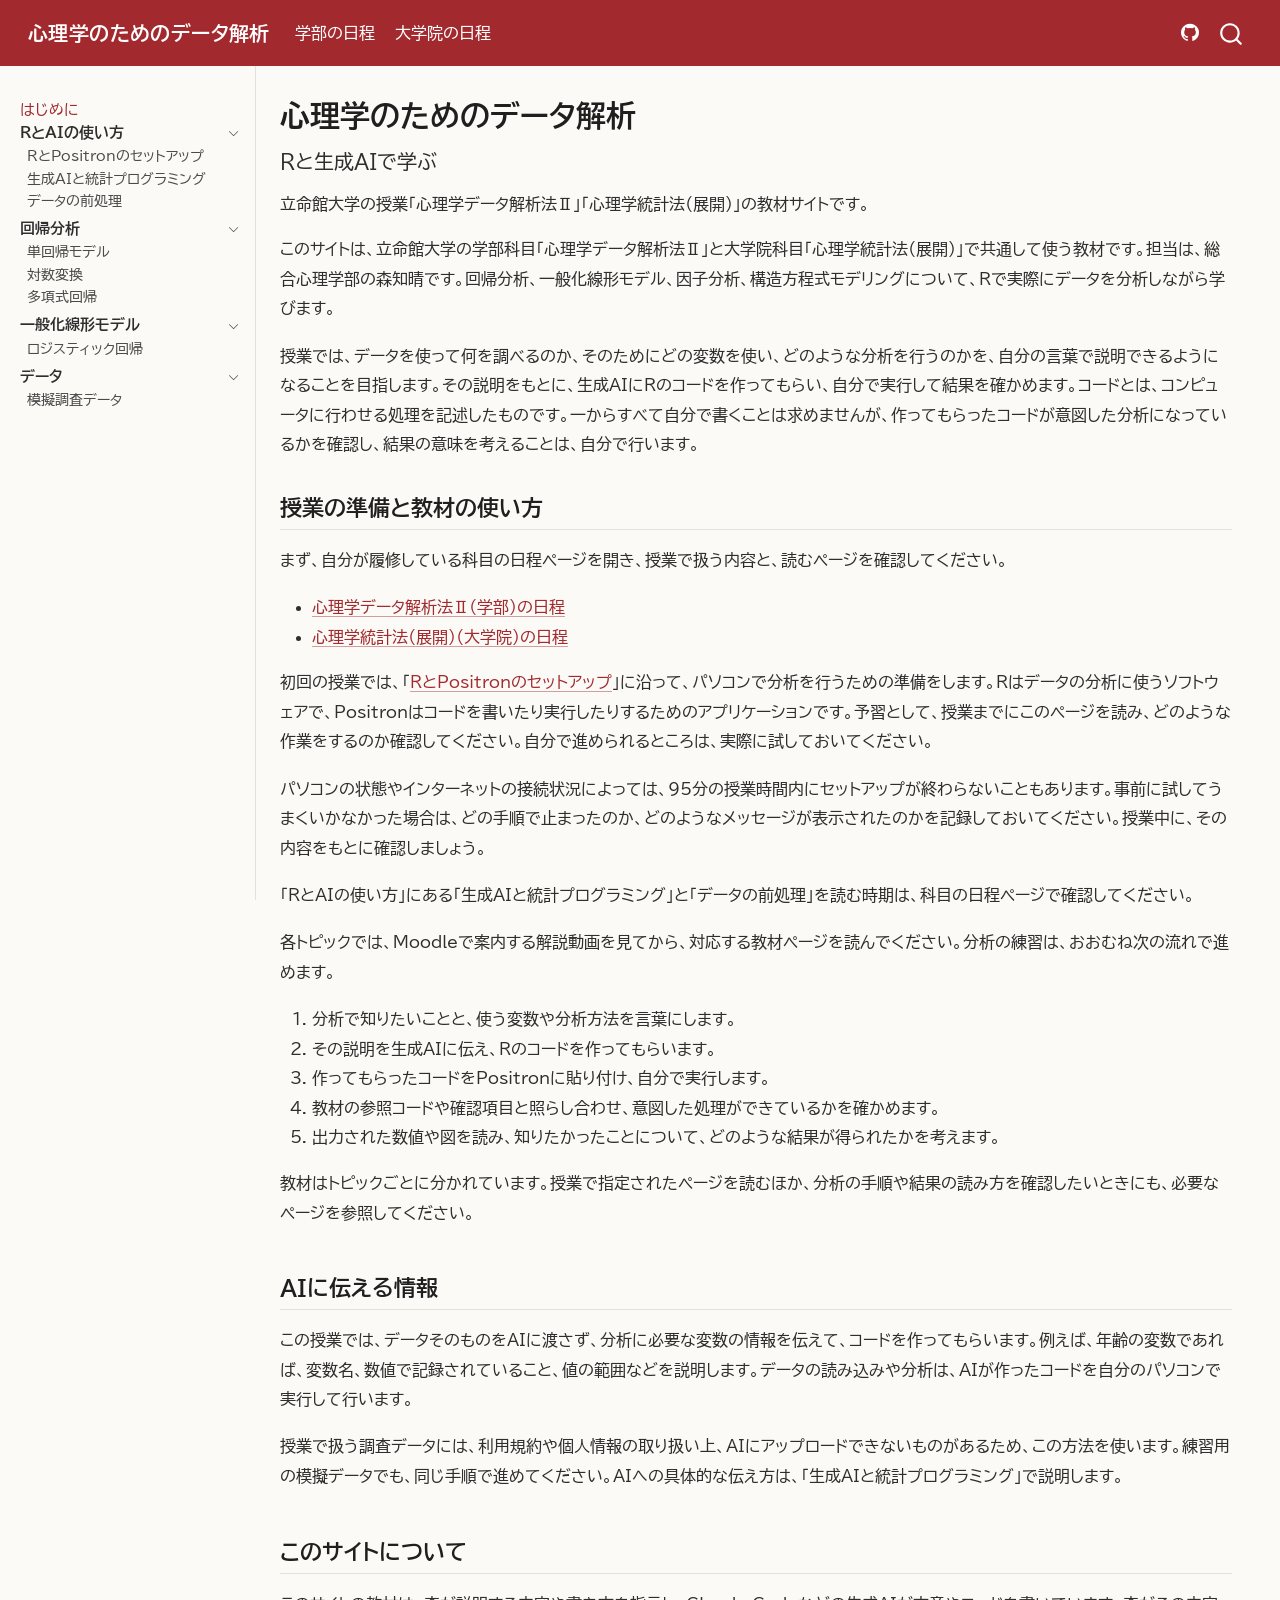
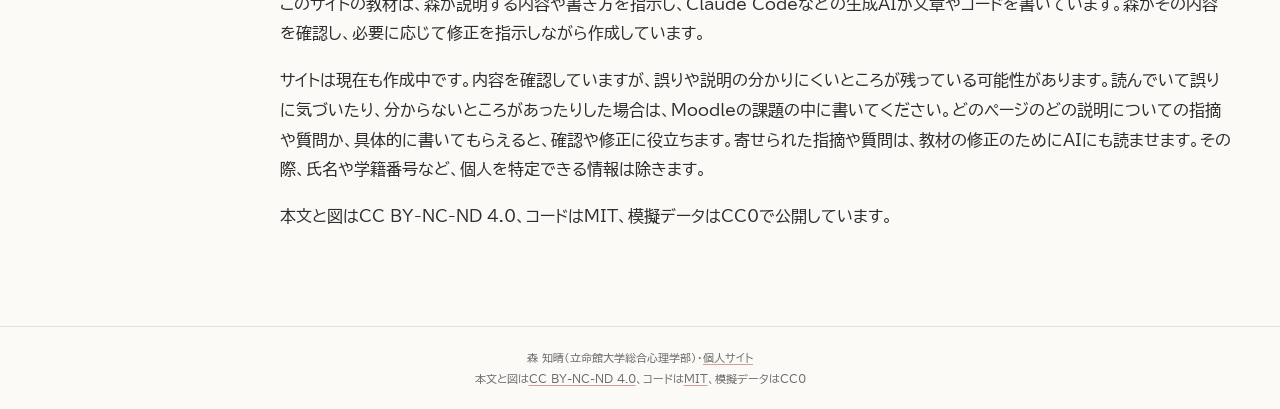
==== commit f43588b3: "Built site for gh-pages" ====
--- a/index.html
+++ b/index.html
@@ -47,7 +47,7 @@
 <link href="site_libs/quarto-html/quarto-syntax-highlighting-c0ad7fcb90fe790ba3962a27e7177440.css" rel="stylesheet" id="quarto-text-highlighting-styles">
 <script src="site_libs/bootstrap/bootstrap.min.js"></script>
 <link href="site_libs/bootstrap/bootstrap-icons.css" rel="stylesheet">
-<link href="site_libs/bootstrap/bootstrap-a3ca8784952d64c25a62024fbd29bae1.min.css" rel="stylesheet" append-hash="true" id="quarto-bootstrap" data-mode="light">
+<link href="site_libs/bootstrap/bootstrap-b9d8540a3d4716c6b0ae876267d762bb.min.css" rel="stylesheet" append-hash="true" id="quarto-bootstrap" data-mode="light">
 <script id="quarto-search-options" type="application/json">{
   "location": "navbar",
   "copy-button": false,
@@ -218,6 +218,12 @@
           </a> 
       </div>
       <ul id="quarto-sidebar-section-3" class="collapse list-unstyled sidebar-section depth1 show">  
+          <li class="sidebar-item">
+  <div class="sidebar-item-container"> 
+  <a href="./glm/logistic-regression.html" class="sidebar-item-text sidebar-link">
+ <span class="menu-text">ロジスティック回帰</span></a>
+  </div>
+</li>
       </ul>
   </li>
         <li class="sidebar-item sidebar-item-section">
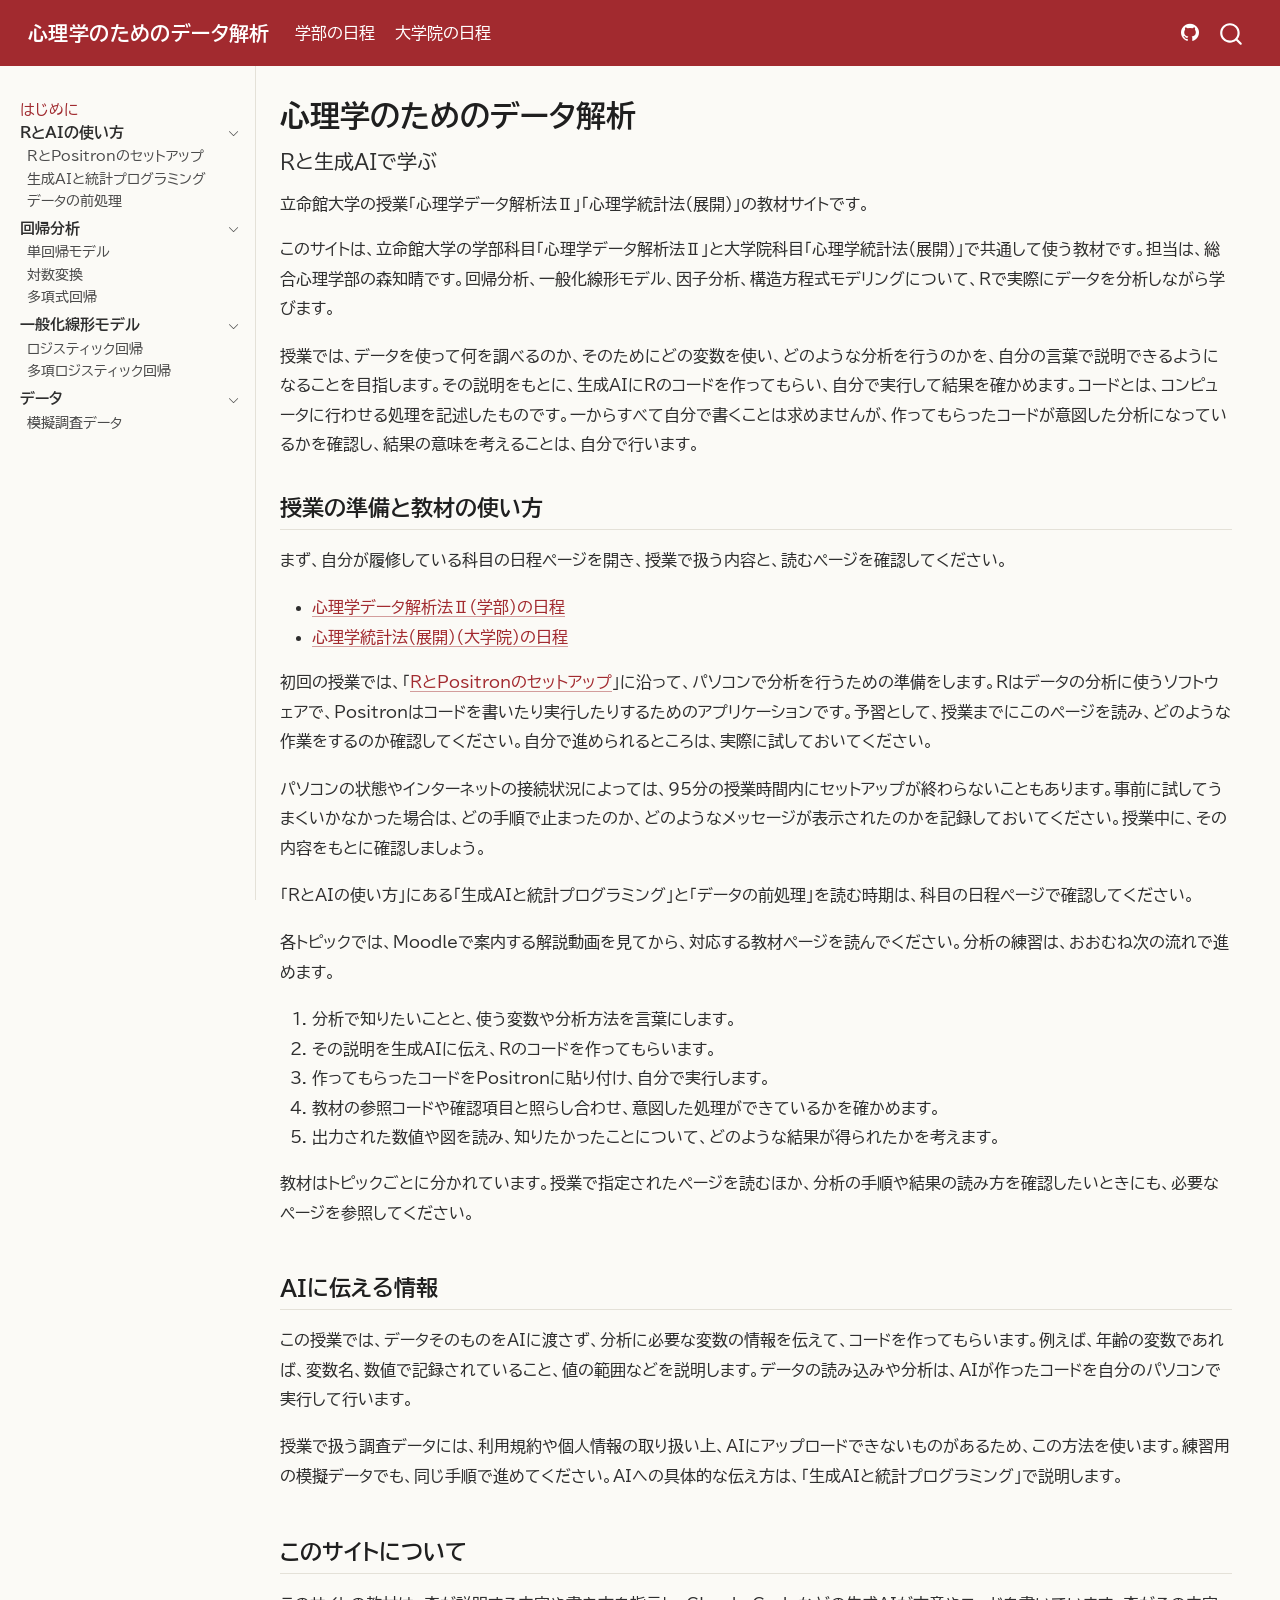
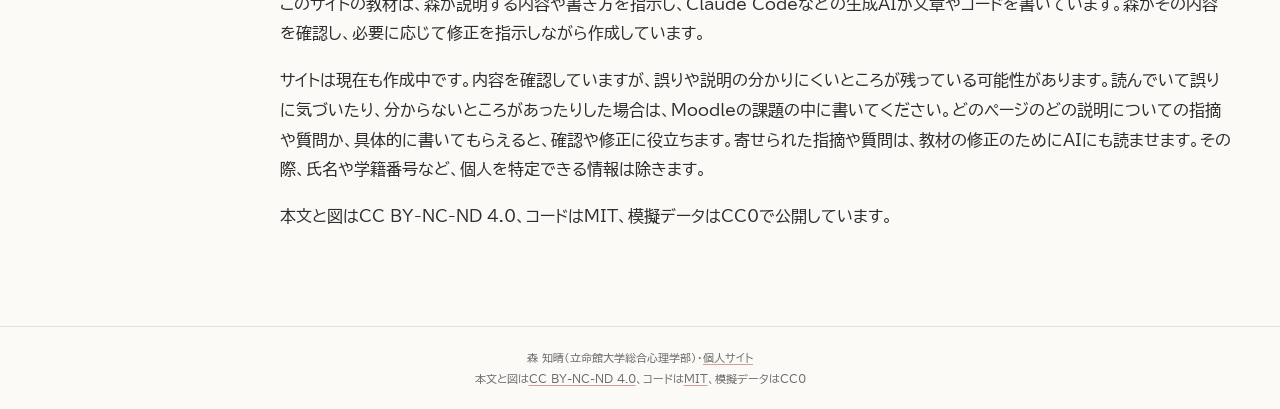
==== commit 99e52d81: "Built site for gh-pages" ====
--- a/index.html
+++ b/index.html
@@ -224,6 +224,12 @@
  <span class="menu-text">ロジスティック回帰</span></a>
   </div>
 </li>
+          <li class="sidebar-item">
+  <div class="sidebar-item-container"> 
+  <a href="./glm/multinomial-logistic.html" class="sidebar-item-text sidebar-link">
+ <span class="menu-text">多項ロジスティック回帰</span></a>
+  </div>
+</li>
       </ul>
   </li>
         <li class="sidebar-item sidebar-item-section">
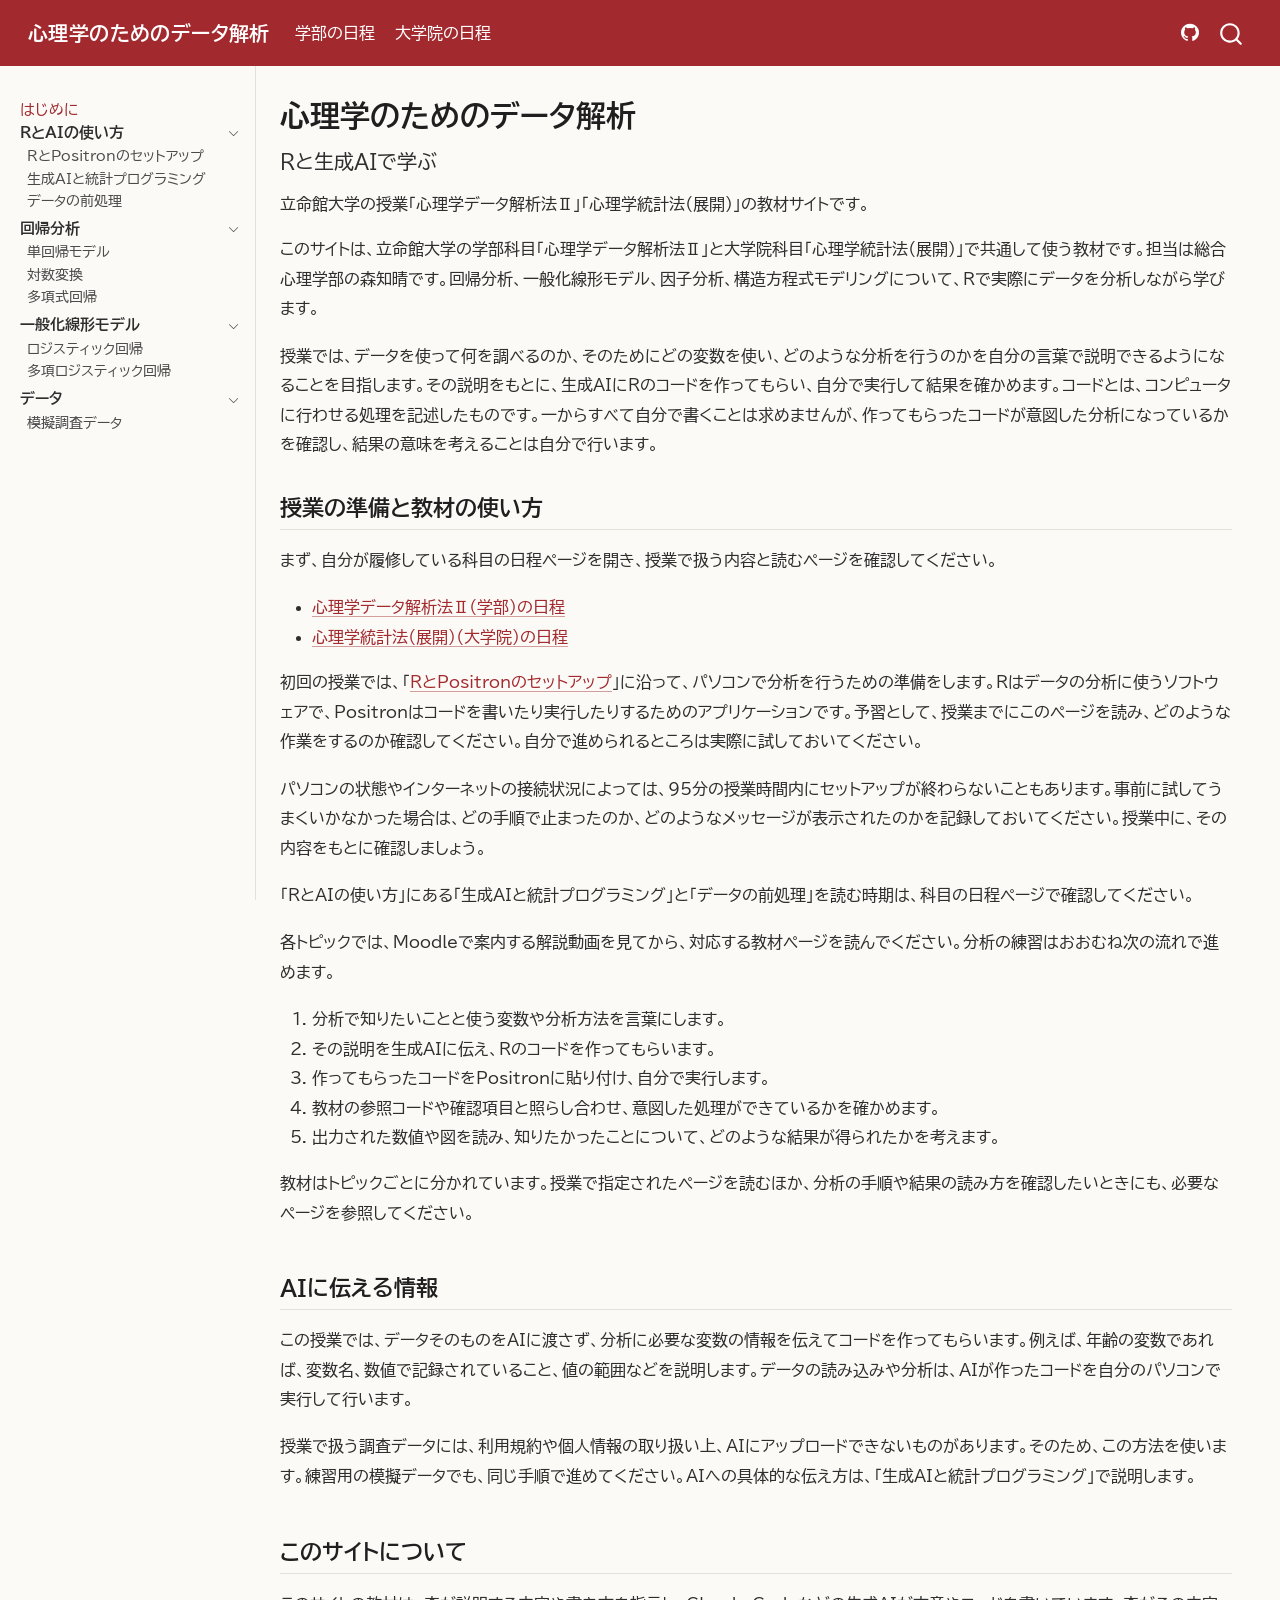
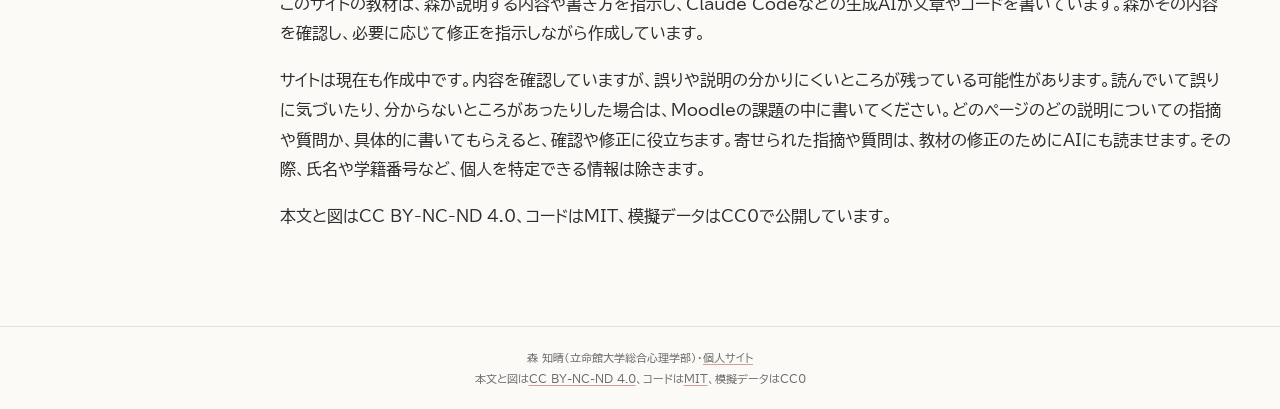
==== commit 5b2766fe: "Built site for gh-pages" ====
--- a/index.html
+++ b/index.html
@@ -311,7 +311,7 @@
     <div>
     <div class="quarto-title-meta-heading">最終更新</div>
     <div class="quarto-title-meta-contents">
-      <p class="date-modified">2026-10-02</p>
+      <p class="date-modified">2026-11-13</p>
     </div>
   </div>
     
@@ -322,21 +322,21 @@
 </header>
 
 
-<p>このサイトは、立命館大学の学部科目「心理学データ解析法Ⅱ」と大学院科目「心理学統計法（展開）」で共通して使う教材です。担当は、総合心理学部の森知晴です。回帰分析、一般化線形モデル、因子分析、構造方程式モデリングについて、Rで実際にデータを分析しながら学びます。</p>
-<p>授業では、データを使って何を調べるのか、そのためにどの変数を使い、どのような分析を行うのかを、自分の言葉で説明できるようになることを目指します。その説明をもとに、生成AIにRのコードを作ってもらい、自分で実行して結果を確かめます。コードとは、コンピュータに行わせる処理を記述したものです。一からすべて自分で書くことは求めませんが、作ってもらったコードが意図した分析になっているかを確認し、結果の意味を考えることは、自分で行います。</p>
+<p>このサイトは、立命館大学の学部科目「心理学データ解析法Ⅱ」と大学院科目「心理学統計法（展開）」で共通して使う教材です。担当は総合心理学部の森知晴です。回帰分析、一般化線形モデル、因子分析、構造方程式モデリングについて、Rで実際にデータを分析しながら学びます。</p>
+<p>授業では、データを使って何を調べるのか、そのためにどの変数を使い、どのような分析を行うのかを自分の言葉で説明できるようになることを目指します。その説明をもとに、生成AIにRのコードを作ってもらい、自分で実行して結果を確かめます。コードとは、コンピュータに行わせる処理を記述したものです。一からすべて自分で書くことは求めませんが、作ってもらったコードが意図した分析になっているかを確認し、結果の意味を考えることは自分で行います。</p>
 <section id="授業の準備と教材の使い方" class="level2">
 <h2 class="anchored" data-anchor-id="授業の準備と教材の使い方">授業の準備と教材の使い方</h2>
-<p>まず、自分が履修している科目の日程ページを開き、授業で扱う内容と、読むページを確認してください。</p>
+<p>まず、自分が履修している科目の日程ページを開き、授業で扱う内容と読むページを確認してください。</p>
 <ul>
 <li><a href="./courses/undergraduate-schedule.html">心理学データ解析法Ⅱ（学部）の日程</a></li>
 <li><a href="./courses/graduate-schedule.html">心理学統計法（展開）（大学院）の日程</a></li>
 </ul>
-<p>初回の授業では、「<a href="./start/positron-setup.html">RとPositronのセットアップ</a>」に沿って、パソコンで分析を行うための準備をします。Rはデータの分析に使うソフトウェアで、Positronはコードを書いたり実行したりするためのアプリケーションです。予習として、授業までにこのページを読み、どのような作業をするのか確認してください。自分で進められるところは、実際に試しておいてください。</p>
+<p>初回の授業では、「<a href="./start/positron-setup.html">RとPositronのセットアップ</a>」に沿って、パソコンで分析を行うための準備をします。Rはデータの分析に使うソフトウェアで、Positronはコードを書いたり実行したりするためのアプリケーションです。予習として、授業までにこのページを読み、どのような作業をするのか確認してください。自分で進められるところは実際に試しておいてください。</p>
 <p>パソコンの状態やインターネットの接続状況によっては、95分の授業時間内にセットアップが終わらないこともあります。事前に試してうまくいかなかった場合は、どの手順で止まったのか、どのようなメッセージが表示されたのかを記録しておいてください。授業中に、その内容をもとに確認しましょう。</p>
 <p>「RとAIの使い方」にある「生成AIと統計プログラミング」と「データの前処理」を読む時期は、科目の日程ページで確認してください。</p>
-<p>各トピックでは、Moodleで案内する解説動画を見てから、対応する教材ページを読んでください。分析の練習は、おおむね次の流れで進めます。</p>
+<p>各トピックでは、Moodleで案内する解説動画を見てから、対応する教材ページを読んでください。分析の練習はおおむね次の流れで進めます。</p>
 <ol type="1">
-<li>分析で知りたいことと、使う変数や分析方法を言葉にします。</li>
+<li>分析で知りたいことと使う変数や分析方法を言葉にします。</li>
 <li>その説明を生成AIに伝え、Rのコードを作ってもらいます。</li>
 <li>作ってもらったコードをPositronに貼り付け、自分で実行します。</li>
 <li>教材の参照コードや確認項目と照らし合わせ、意図した処理ができているかを確かめます。</li>
@@ -346,8 +346,8 @@
 </section>
 <section id="aiに伝える情報" class="level2">
 <h2 class="anchored" data-anchor-id="aiに伝える情報">AIに伝える情報</h2>
-<p>この授業では、データそのものをAIに渡さず、分析に必要な変数の情報を伝えて、コードを作ってもらいます。例えば、年齢の変数であれば、変数名、数値で記録されていること、値の範囲などを説明します。データの読み込みや分析は、AIが作ったコードを自分のパソコンで実行して行います。</p>
-<p>授業で扱う調査データには、利用規約や個人情報の取り扱い上、AIにアップロードできないものがあるため、この方法を使います。練習用の模擬データでも、同じ手順で進めてください。AIへの具体的な伝え方は、「生成AIと統計プログラミング」で説明します。</p>
+<p>この授業では、データそのものをAIに渡さず、分析に必要な変数の情報を伝えてコードを作ってもらいます。例えば、年齢の変数であれば、変数名、数値で記録されていること、値の範囲などを説明します。データの読み込みや分析は、AIが作ったコードを自分のパソコンで実行して行います。</p>
+<p>授業で扱う調査データには、利用規約や個人情報の取り扱い上、AIにアップロードできないものがあります。そのため、この方法を使います。練習用の模擬データでも、同じ手順で進めてください。AIへの具体的な伝え方は、「生成AIと統計プログラミング」で説明します。</p>
 </section>
 <section id="このサイトについて" class="level2">
 <h2 class="anchored" data-anchor-id="このサイトについて">このサイトについて</h2>
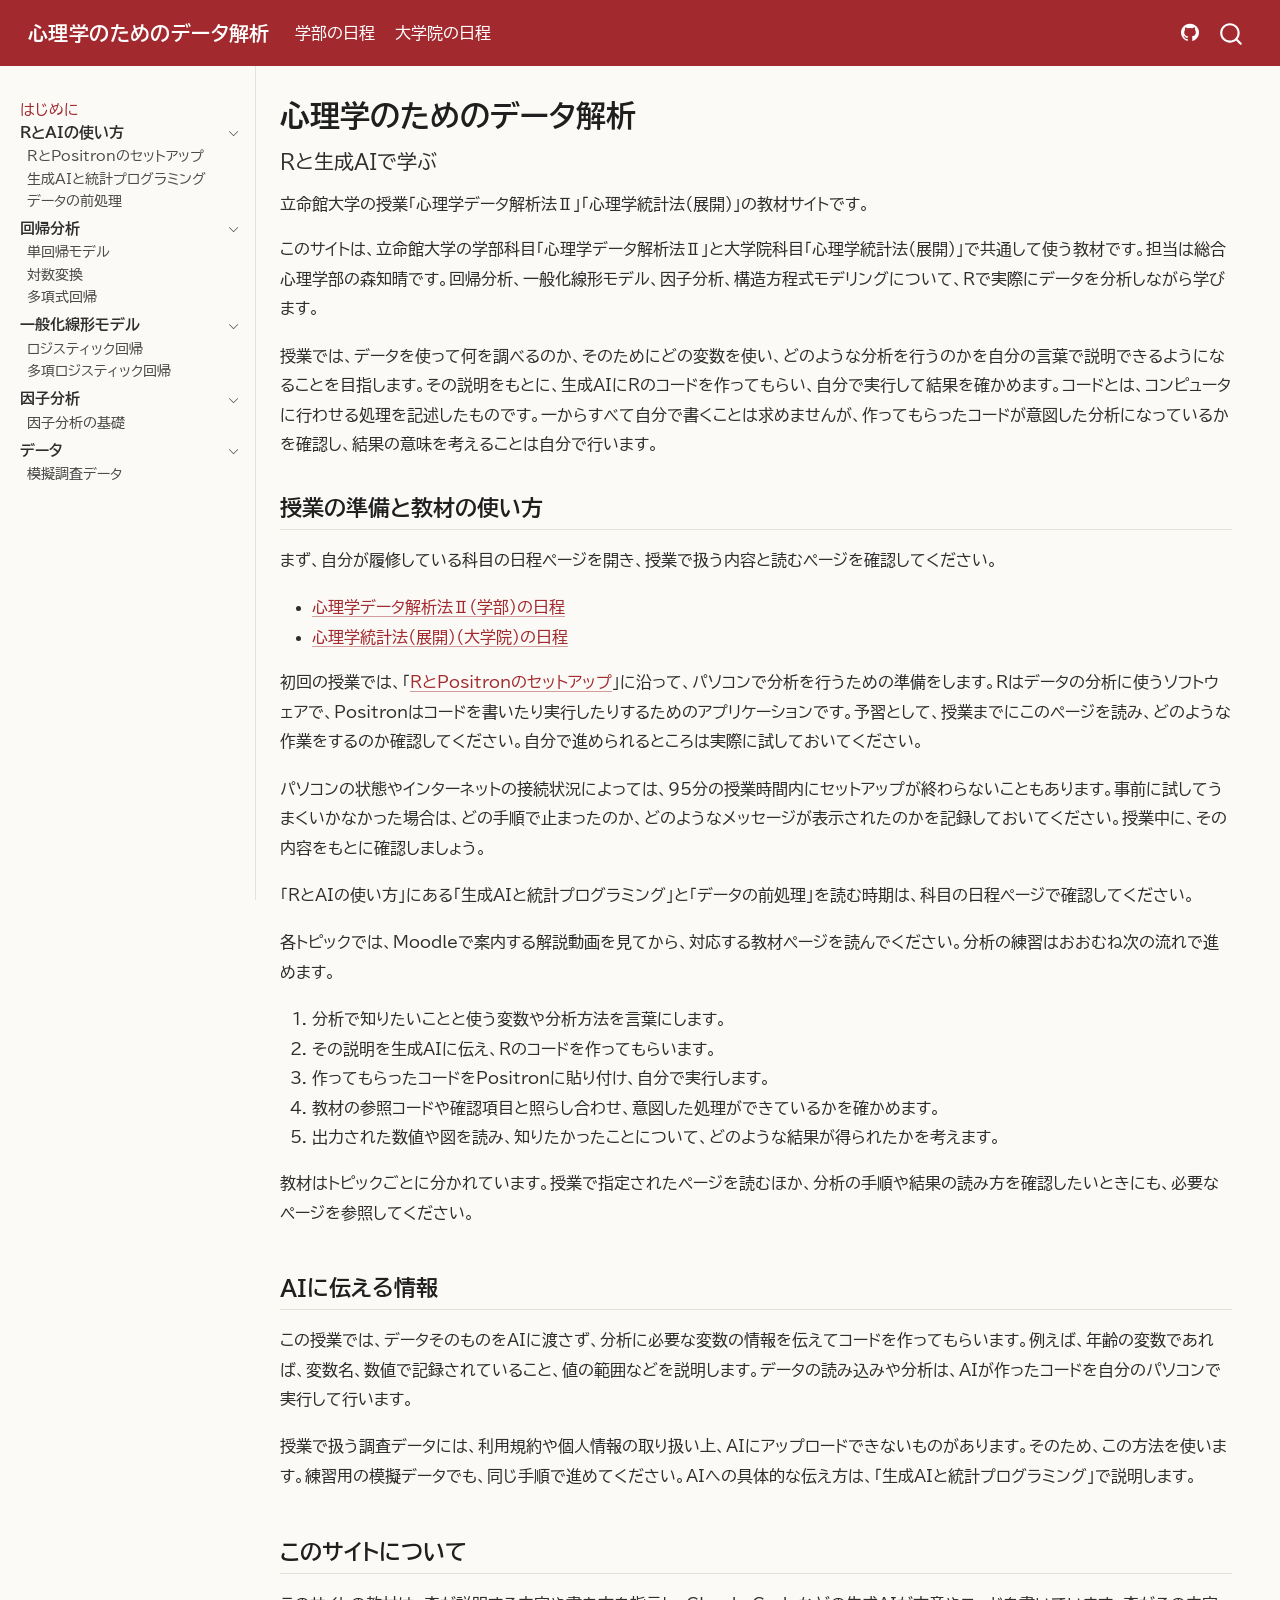
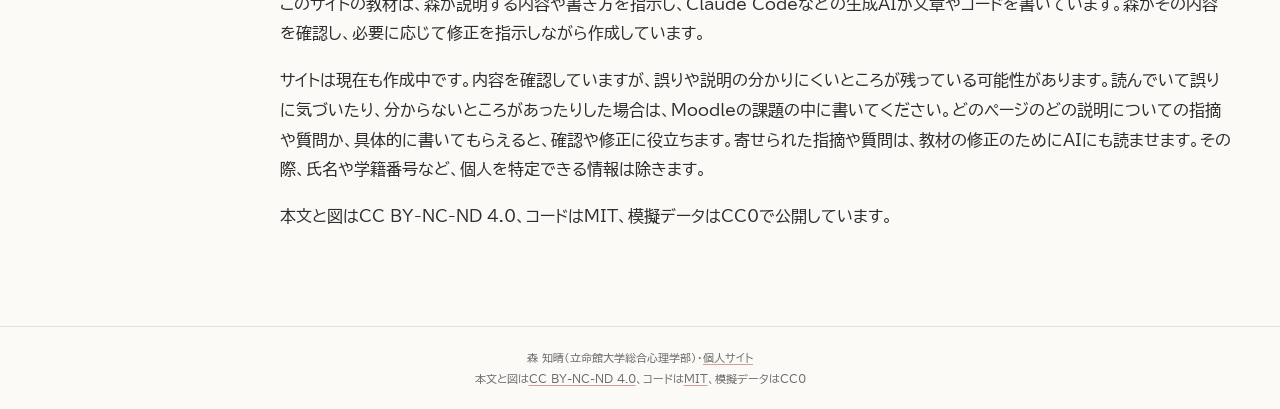
==== commit 9f51aefd: "Built site for gh-pages" ====
--- a/index.html
+++ b/index.html
@@ -241,6 +241,12 @@
           </a> 
       </div>
       <ul id="quarto-sidebar-section-4" class="collapse list-unstyled sidebar-section depth1 show">  
+          <li class="sidebar-item">
+  <div class="sidebar-item-container"> 
+  <a href="./factor-analysis/factor-analysis-basics.html" class="sidebar-item-text sidebar-link">
+ <span class="menu-text">因子分析の基礎</span></a>
+  </div>
+</li>
       </ul>
   </li>
         <li class="sidebar-item sidebar-item-section">
